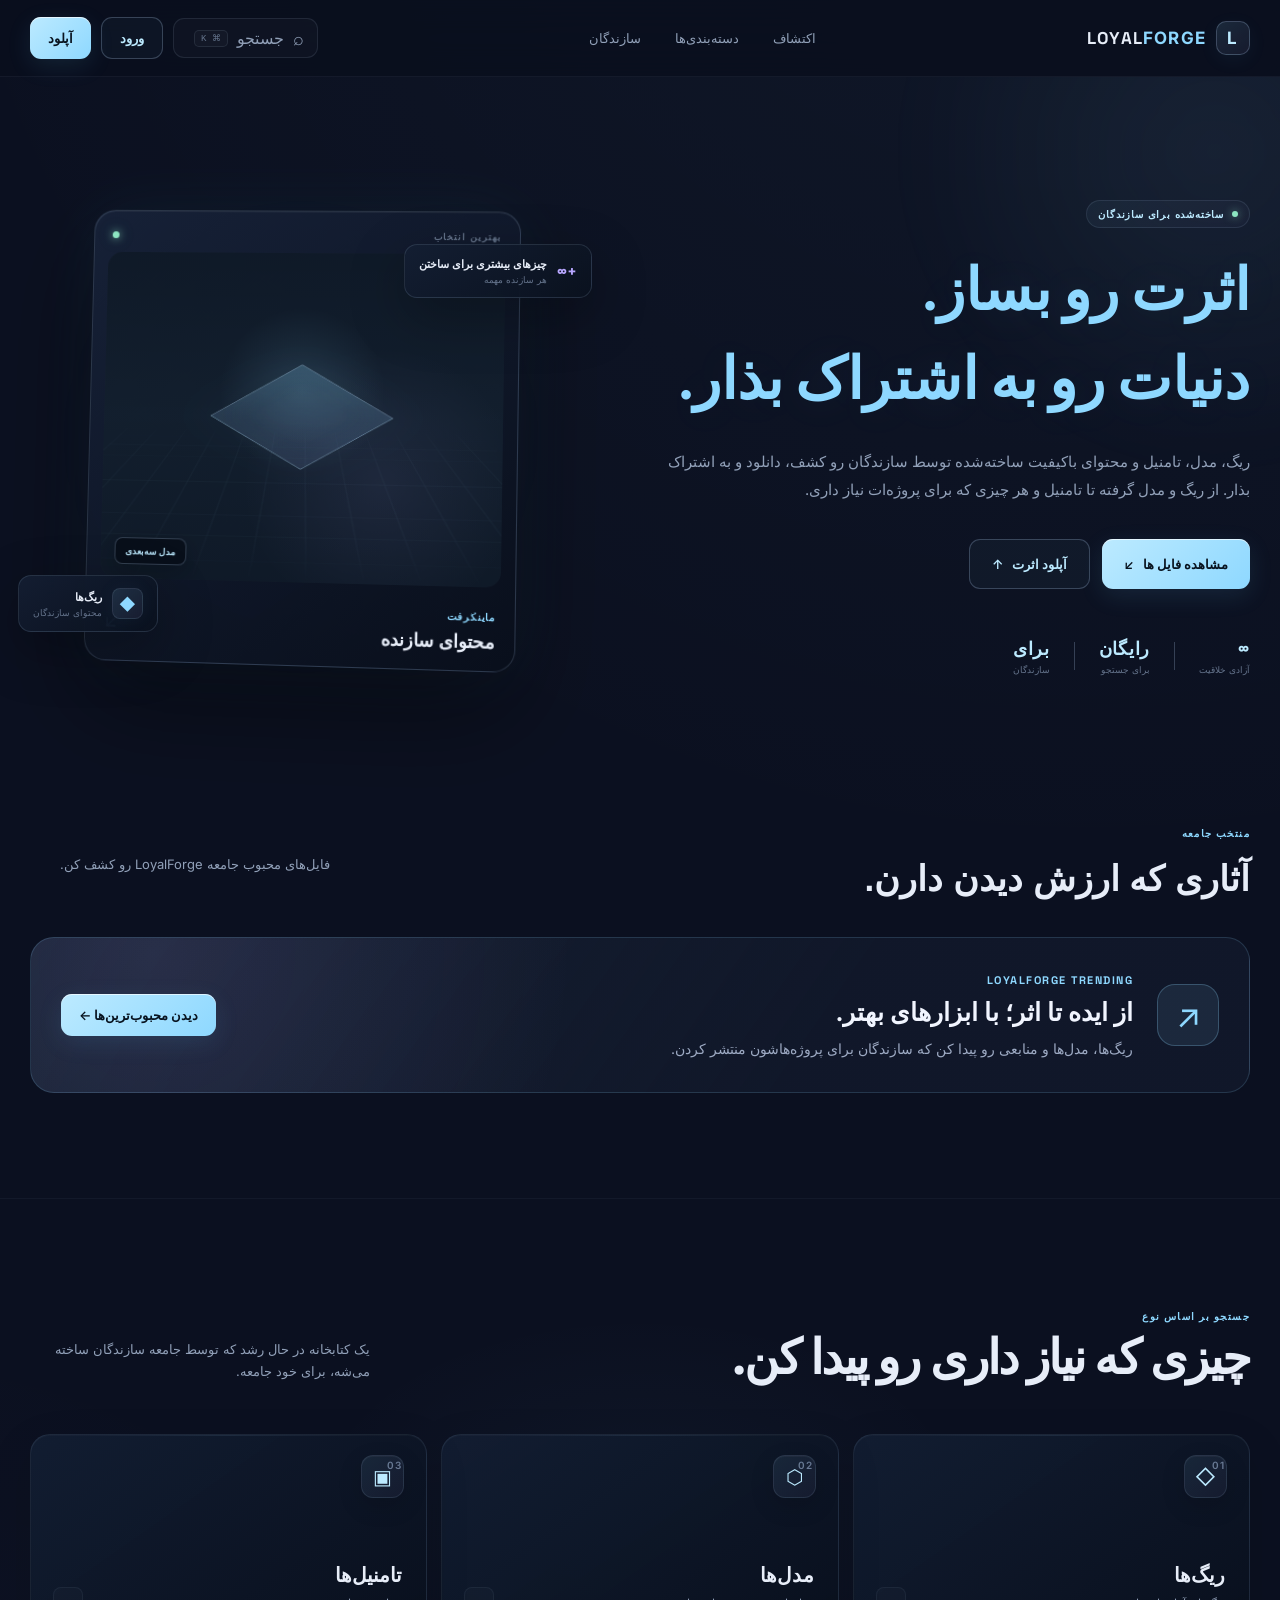
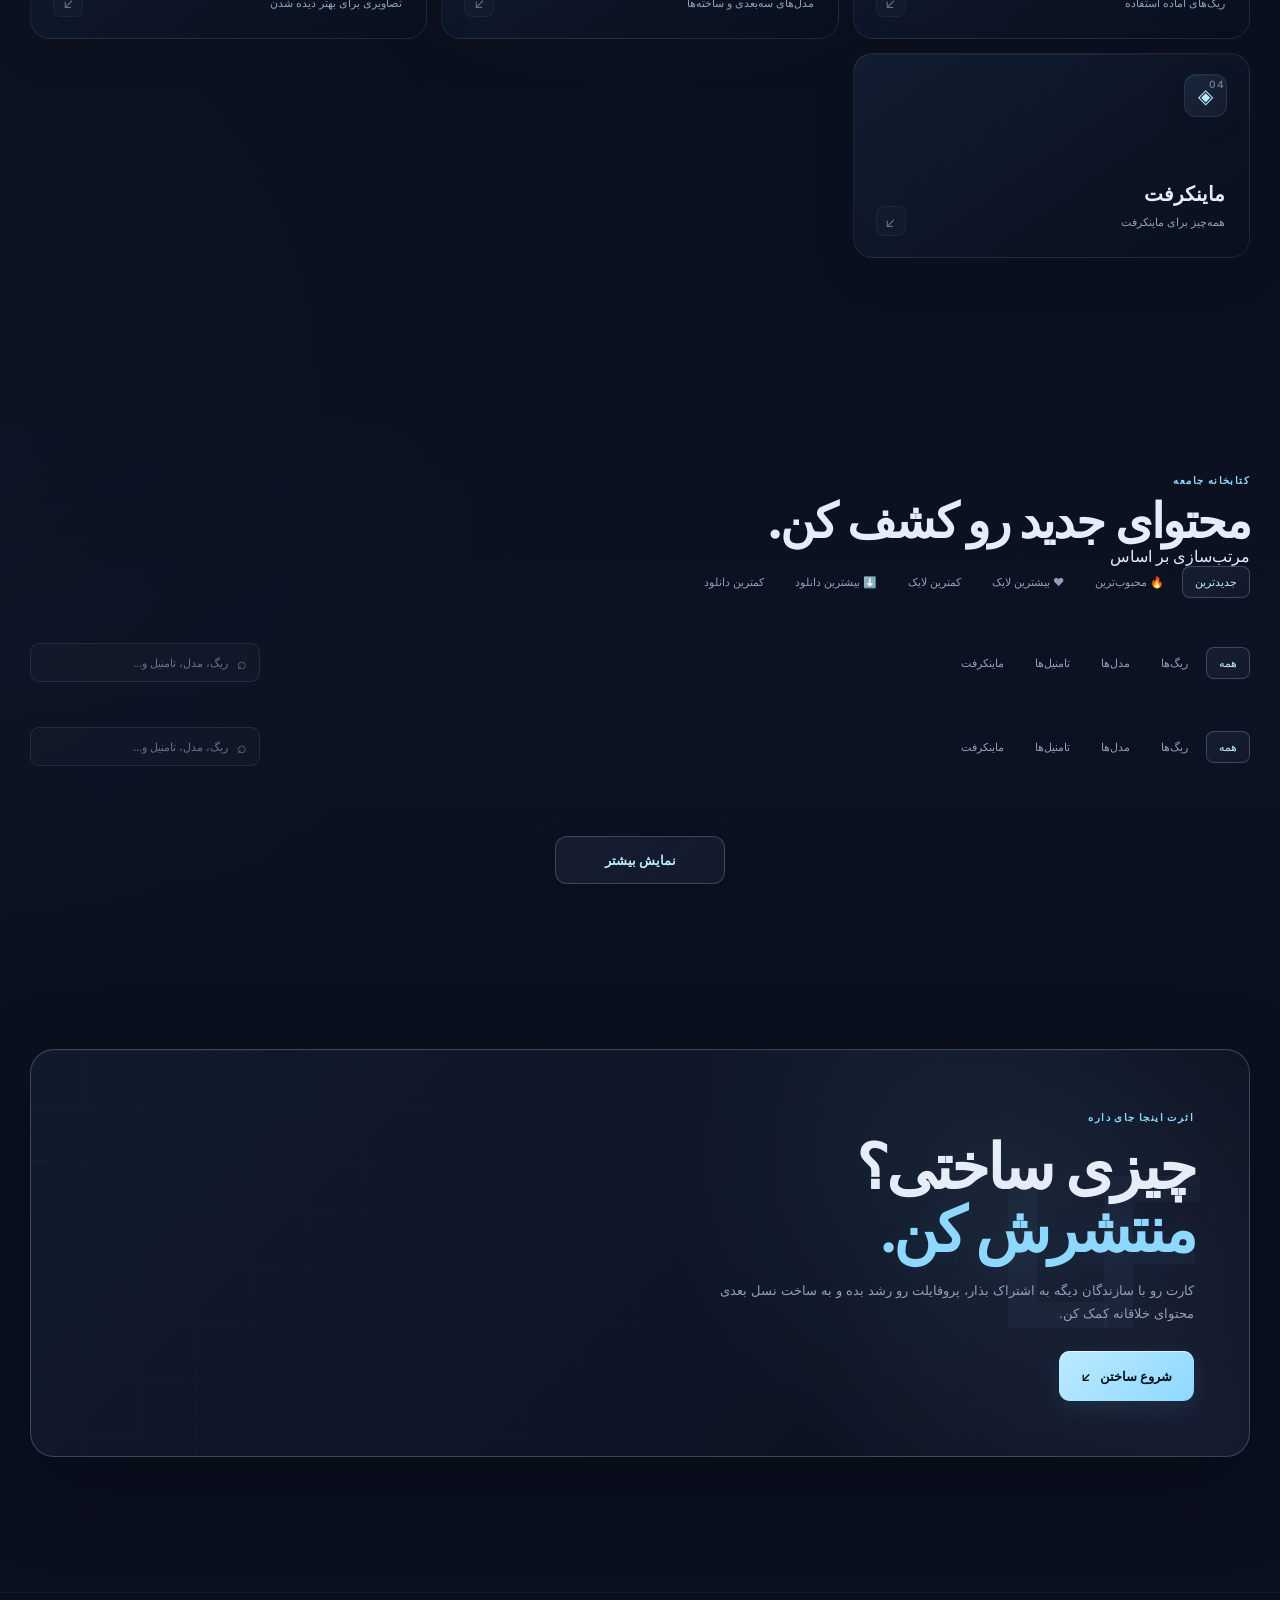
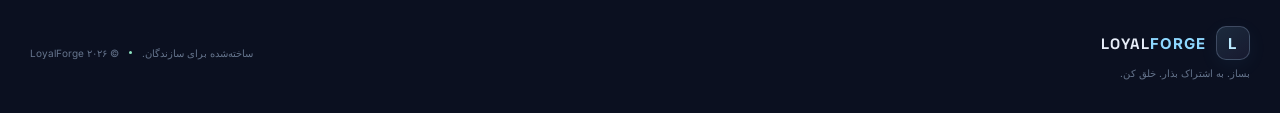
==== index.html @ 43243ffd "Update index.html" ====
<!DOCTYPE html>
<html lang="fa" dir="rtl">
<head>
  <meta charset="UTF-8">
  <meta name="viewport" content="width=device-width, initial-scale=1.0">

  <meta
    name="description"
    content="LoyalForge — پلتفرم سازندگان برای اشتراک‌گذاری ریگ، مدل، تکسچر، تامنیل ."
  >

  <title>LoyalForge — دنیای سازندگان</title>

  <link rel="preconnect" href="https://fonts.googleapis.com">
  <link rel="preconnect" href="https://fonts.gstatic.com" crossorigin>

<link
  href="https://fonts.googleapis.com/css2?family=Estedad:wght@400;500;600;700;800&family=Inter:wght@400;500;600;700;800&family=Space+Grotesk:wght@500;600;700&display=swap"
  rel="stylesheet"
>

  <link rel="stylesheet" href="style.css">
</head>

<body>

<header class="navbar">
  <div class="nav-inner">

    <a href="#" class="brand">
      <span class="brand-symbol">L</span>
      <span>LOYAL<span class="orange">FORGE</span></span>
    </a>

    <nav class="nav-links">

      <a href="#explore">
        اکتشاف
      </a>

      <a href="#categories">
        دسته‌بندی‌ها
      </a>

      <a href="#creators">
        سازندگان
      </a>

    </nav>

    <div class="nav-actions">

      <button
        class="nav-search"
        data-search-open
        aria-label="جستجو"
      >
        <span>⌕</span>
        <span>جستجو</span>
        <kbd>⌘ K</kbd>
      </button>

<button
  class="btn btn-ghost nav-login"
  id="accountButton"
  type="button"
>
  ورود
</button>

      <button
        class="btn btn-primary nav-upload"
        data-upload
      >
        آپلود
      </button>

    </div>

  </div>
</header>


<main>

  <!-- HERO -->
  <section class="hero">

    <div class="hero-grid">

      <div class="hero-content">

        <div class="hero-badge">
          <span class="pulse"></span>
          ساخته‌شده برای سازندگان
        </div>

<h1>
  <span class="hero-title-line">اثرت رو بساز.</span>
  <span class="hero-title-line">دنیات رو به اشتراک بذار.</span>
</h1>

<p class="hero-description">
  ریگ، مدل، تامنیل و محتوای باکیفیت ساخته‌شده توسط سازندگان رو کشف، دانلود و به اشتراک بذار.
  از ریگ و مدل گرفته تا تامنیل و هر چیزی که برای پروژه‌ات نیاز داری.
</p>

        <div class="hero-actions">

          <a
            href="#explore"
            class="btn btn-primary btn-large"
          >
            مشاهده فایل ها
            <span>↙</span>
          </a>

          <button
            class="btn btn-ghost btn-large"
            data-upload
          >
            آپلود اثرت
            <span>↑</span>
          </button>

        </div>

        <div class="hero-stats">

          <div>
            <strong>∞</strong>
            <span>آزادی خلاقیت</span>
          </div>

          <div class="stat-divider"></div>

          <div>
            <strong>رایگان</strong>
            <span>برای جستجو</span>
          </div>

          <div class="stat-divider"></div>

          <div>
            <strong>برای</strong>
            <span>سازندگان</span>
          </div>

        </div>

      </div>


      <!-- HERO SHOWCASE -->
      <div class="hero-showcase">

        <div class="showcase-glow"></div>

        <div class="showcase-card main-showcase">

          <div class="showcase-top">

            <span class="mini-label">
              بهترین انتخاب
            </span>

            <span class="mini-dot"></span>

          </div>


          <div class="showcase-preview">

            <div class="preview-grid"></div>

            <div class="preview-object">
              <div class="cube-face"></div>
              <div class="cube-face"></div>
              <div class="cube-face"></div>
            </div>

            <span class="preview-tag">
              مدل سه‌بعدی
            </span>

          </div>


          <div class="showcase-info">

            <div>

              <span class="showcase-category">
                ماینکرفت
              </span>

              <h3>
                محتوای سازنده
              </h3>

            </div>

            <span class="showcase-arrow">
              ↙
            </span>

          </div>

        </div>


        <div class="floating-card floating-left">

          <div class="floating-icon">
            ◆
          </div>

          <div>
            <strong>
              ریگ‌ها
            </strong>

            <span>
              محتوای سازندگان
            </span>
          </div>

        </div>


        <div class="floating-card floating-right">

          <div class="floating-number">
            +∞
          </div>

          <div>
            <strong>
              چیزهای بیشتری برای ساختن
            </strong>

            <span>
              هر سازنده مهمه
            </span>
          </div>

        </div>

      </div>

    </div>

  </section>



<!-- TRENDING ASSETS -->
<section class="section trending-section" id="trending">
  <div class="container">
    <div class="section-heading">
      <div>
        <span class="section-label">منتخب جامعه</span>
        <h2>آثاری که ارزش دیدن دارن.</h2>
      </div>
      <p>فایل‌های محبوب جامعه LoyalForge رو کشف کن.</p>
    </div>

    <div class="trending-panel">
      <div class="trending-icon">↗</div>

      <div class="trending-copy">
        <span>LOYALFORGE TRENDING</span>
        <h3>از ایده تا اثر؛ با ابزارهای بهتر.</h3>
        <p>
          ریگ‌ها، مدل‌ها و منابعی رو پیدا کن که سازندگان
          برای پروژه‌هاشون منتشر کردن.
        </p>
      </div>

      <button class="btn btn-primary" id="viewTrendingBtn" type="button">
        دیدن محبوب‌ترین‌ها ←
      </button>
    </div>
  </div>
</section>


  <!-- CATEGORIES -->
  <section
    class="section categories-section"
    id="categories"
  >

    <div class="container">

      <div class="section-heading">

        <div>

          <span class="section-label">
            جستجو بر اساس نوع
          </span>

          <h2>
            چیزی که نیاز داری رو پیدا کن.
          </h2>

        </div>

        <p>
          یک کتابخانه در حال رشد که توسط جامعه سازندگان ساخته می‌شه، برای خود جامعه.
        </p>

      </div>


<div class="category-grid">

  <button
    class="category-card"
    data-category="rigs"
  >

    <span class="category-number">
      01
    </span>

    <span class="category-icon">
      ◇
    </span>

    <div>

      <h3>
        ریگ‌ها
      </h3>

      <p>
        ریگ‌های آماده استفاده
      </p>

    </div>

    <span class="category-arrow">
      ↙
    </span>

  </button>


  <button
    class="category-card"
    data-category="models"
  >

    <span class="category-number">
      02
    </span>

    <span class="category-icon">
      ⬡
    </span>

    <div>

      <h3>
        مدل‌ها
      </h3>

      <p>
        مدل‌های سه‌بعدی و ساخته‌ها
      </p>

    </div>

    <span class="category-arrow">
      ↙
    </span>

  </button>


  <button
    class="category-card"
    data-category="thumbnails"
  >

    <span class="category-number">
      03
    </span>

    <span class="category-icon">
      ▣
    </span>

    <div>

      <h3>
        تامنیل‌ها
      </h3>

      <p>
        تصاویری برای بهتر دیده شدن
      </p>

    </div>

    <span class="category-arrow">
      ↙
    </span>

  </button>


  <button
    class="category-card"
    data-category="minecraft"
  >

    <span class="category-number">
      04
    </span>

    <span class="category-icon">
      ◈
    </span>

    <div>

      <h3>
        ماینکرفت
      </h3>

      <p>
        همه‌چیز برای ماینکرفت
      </p>

    </div>

    <span class="category-arrow">
      ↙
    </span>

  </button>

</div>

  </section>


  <!-- EXPLORE -->
  <section
    class="section explore-section"
    id="explore"
  >

    <div class="container">


<div class="explore-header">
  <div>
    <span class="section-label">کتابخانه جامعه</span>
    <h2>محتوای جدید رو کشف کن.</h2>
  </div>
</div>

<div class="explore-controls">

  <div class="explore-sort-row">
    <span class="explore-control-label">مرتب‌سازی بر اساس</span>

    <div class="sort-tabs">
      <button class="sort-btn active" data-sort="latest" type="button">
        جدیدترین
      </button>

      <button class="sort-btn" data-sort="popular" type="button">
        🔥 محبوب‌ترین
      </button>

      <button class="sort-btn" data-sort="mostLikes" type="button">
        ❤️ بیشترین لایک
      </button>

      <button class="sort-btn" data-sort="leastLikes" type="button">
        کمترین لایک
      </button>

      <button class="sort-btn" data-sort="mostDownloads" type="button">
        ⬇️ بیشترین دانلود
      </button>

      <button class="sort-btn" data-sort="leastDownloads" type="button">
        کمترین دانلود
      </button>
    </div>
  </div>

  <div class="explore-tools">

    <div class="filter-list">
      <button class="filter-btn active" data-category="all" type="button">همه</button>
      <button class="filter-btn" data-category="rigs" type="button">ریگ‌ها</button>
      <button class="filter-btn" data-category="models" type="button">مدل‌ها</button>
      <button class="filter-btn" data-category="thumbnails" type="button">تامنیل‌ها</button>
      <button class="filter-btn" data-category="minecraft" type="button">ماینکرفت</button>
    </div>

    <div class="library-search">
      <span>⌕</span>
      <input
        id="searchInput"
        type="search"
        placeholder="ریگ، مدل، تامنیل و..."
        autocomplete="off"
      >
    </div>

  </div>
</div>


      <div class="explore-tools">

        <div class="filter-list">

          <button
            class="filter-btn active"
            data-category="all"
          >
            همه
          </button>

          <button
            class="filter-btn"
            data-category="rigs"
          >
            ریگ‌ها
          </button>

          <button
            class="filter-btn"
            data-category="models"
          >
            مدل‌ها
          </button>
        
          <button
            class="filter-btn"
            data-category="thumbnails"
          >
            تامنیل‌ها
          </button>

          <button
            class="filter-btn"
            data-category="minecraft"
          >
            ماینکرفت
          </button>

        </div>


        <div class="library-search">

          <span>
            ⌕
          </span>

          <input
            id="searchInput"
            type="search"
            placeholder="ریگ، مدل، تامنیل و..."
            autocomplete="off"
          >

        </div>

      </div>


      <div
  class="asset-grid"
  id="assetGrid"
>
</div>

<div class="load-more-wrap">

  <button
    id="loadMoreBtn"
    class="load-more-btn"
    type="button"
  >
    نمایش بیشتر
  </button>

</div>


      <div
        class="empty-state"
        id="emptyState"
        style="display:none;"
      >

        <div class="empty-orb">
          +
        </div>

        <h3>
          هنوز چیزی اینجا نیست.
        </h3>

        <p>
          اولین سازنده‌ای باش که یک اثر برای جامعه LoyalForge منتشر می‌کنه.
        </p>

        <button
          class="btn btn-primary"
          data-upload
        >
          آپلود فایل
        </button>

      </div>

    </div>

  </section>


  <!-- CREATORS -->
  <section
    class="section creators-section"
    id="creators"
  >

    <div class="container">

      <div class="creator-banner">

        <div class="creator-lines"></div>

        <div class="creator-content">

          <span class="section-label">
            اثرت اینجا جای داره
          </span>

          <h2>
            چیزی ساختی؟
            <span>
              منتشرش کن.
            </span>
          </h2>

          <p>
            کارت رو با سازندگان دیگه به اشتراک بذار، پروفایلت رو رشد بده و به ساخت نسل بعدی محتوای خلاقانه کمک کن.

          </p>

          <button
            class="btn btn-primary btn-large"
            data-upload
          >
            شروع ساختن
            <span>↙</span>
          </button>

        </div>

        <div class="creator-mark">
          LF
        </div>

      </div>

    </div>

  </section>

</main>


<!-- FOOTER -->
<footer>

  <div class="container footer-inner">

    <div class="footer-brand">

      <div class="brand">

        <span class="brand-symbol">
          L
        </span>

        <span>
          LOYAL<span class="orange">FORGE</span>
        </span>

      </div>

      <p>
        بساز. به اشتراک بذار. خلق کن.
      </p>

    </div>


    <div class="footer-right">

      <span>
        ساخته‌شده برای سازندگان.
      </span>

      <span class="footer-dot"></span>

      <span>
        © ۲۰۲۶ LoyalForge
      </span>

    </div>

  </div>

</footer>


<!-- SEARCH MODAL -->
<div
  class="search-modal"
  id="searchModal"
>

  <div class="search-modal-box">

    <div class="modal-top">

      <span>
        جستجوی LOYALFORGE
      </span>

      <button data-search-close>
        بستن
      </button>

    </div>

    <input
      id="searchModalInput"
      class="search-modal-input"
      type="search"
      placeholder="ریگ، مدل، VFX و..."
      autocomplete="off"
    >

    <p class="modal-hint">
      برای جستجو Enter را بزن
    </p>

  </div>

</div>


<!-- AUTH MODAL -->
<div
  class="auth-modal"
  id="authModal"
  aria-hidden="true"
>

  <div
    class="auth-backdrop"
    data-auth-close
  ></div>


  <div
    class="auth-box"
    role="dialog"
    aria-modal="true"
    aria-labelledby="authTitle"
  >

    <button
      class="auth-close"
      type="button"
      data-auth-close
      aria-label="بستن"
    >
      ×
    </button>


    <div class="auth-header">

      <div class="auth-logo">
        L
      </div>

      <span class="section-label">
        به LOYALFORGE خوش آمدید
      </span>

      <h2 id="authTitle">
        خوش برگشتی.
      </h2>

      <p id="authSubtitle">
        برای ادامه وارد حساب کاربری خودت شو.
      </p>

    </div>


    <!-- LOGIN -->

    <form
      class="auth-form"
      id="loginForm"
    >

      <div class="auth-field">

        <label for="loginEmail">
          ایمیل
        </label>

        <input
          id="loginEmail"
          type="email"
          placeholder="you@example.com"
          autocomplete="email"
          required
        >

      </div>


      <div class="auth-field">

        <div class="field-top">

          <label for="loginPassword">
            رمز عبور
          </label>

          <button
            type="button"
            class="forgot-btn"
            id="forgotPassword"
          >
            رمز عبور را فراموش کردی؟
          </button>

        </div>


        <input
          id="loginPassword"
          type="password"
          placeholder="رمز عبورت را وارد کن"
          autocomplete="current-password"
          required
        >

      </div>


      <button
        class="btn btn-primary auth-submit"
        type="submit"
      >
        ورود به حساب
        <span>←</span>
      </button>


      <p
        class="auth-message"
        id="loginMessage"
      ></p>

    </form>


    <!-- REGISTER -->

    <form
      class="auth-form"
      id="registerForm"
      style="display:none;"
    >

      <div class="auth-field">

        <label for="registerUsername">
          نام کاربری
        </label>

        <input
          id="registerUsername"
          type="text"
          placeholder="مثلاً taha"
          minlength="3"
          maxlength="24"
          autocomplete="username"
          required
        >

      </div>


      <div class="auth-field">

        <label for="registerEmail">
          ایمیل
        </label>

        <input
          id="registerEmail"
          type="email"
          placeholder="you@example.com"
          autocomplete="email"
          required
        >

      </div>


      <div class="auth-field">

        <label for="registerPassword">
          رمز عبور
        </label>

        <input
          id="registerPassword"
          type="password"
          placeholder="حداقل ۶ کاراکتر"
          minlength="6"
          autocomplete="new-password"
          required
        >

      </div>


      <button
        class="btn btn-primary auth-submit"
        type="submit"
      >
        ساخت حساب
        <span>←</span>
      </button>


      <p
        class="auth-message"
        id="registerMessage"
      ></p>

    </form>


    <div class="auth-switch">

      <span id="authSwitchText">
        حساب کاربری نداری؟
      </span>

      <button
        type="button"
        id="authSwitch"
      >
        ثبت‌نام کن
      </button>

    </div>

  </div>

</div>


<div
  class="toast"
  id="toast"
></div>


<script
  type="module"
  src="app.js"
></script>

<script>
document.addEventListener("DOMContentLoaded", () => {
  const revealElements = document.querySelectorAll(
    ".scroll-reveal, .section, .scroll-grid"
  );

  const observer = new IntersectionObserver(
    (entries, obs) => {
      entries.forEach(entry => {
        if (!entry.isIntersecting) return;

        entry.target.classList.add("is-visible");
        obs.unobserve(entry.target);
      });
    },
    {
      threshold: 0.12,
      rootMargin: "0px 0px -60px 0px"
    }
  );

  revealElements.forEach(el => observer.observe(el));
});
</script>

<script>
document.addEventListener("DOMContentLoaded", () => {

  const sections = document.querySelectorAll(".section");
  const revealElements = document.querySelectorAll(".scroll-reveal");
  const grids = document.querySelectorAll(".scroll-grid");

  const observer = new IntersectionObserver(
    (entries, observer) => {
      entries.forEach(entry => {

        if (!entry.isIntersecting) return;

        entry.target.classList.add("is-visible");

        observer.unobserve(entry.target);

      });
    },
    {
      threshold: 0.12,
      rootMargin: "0px 0px -60px 0px"
    }
  );

  sections.forEach(el => observer.observe(el));
  revealElements.forEach(el => observer.observe(el));
  grids.forEach(el => observer.observe(el));

});
</script>

</body>
</html>
---- style.css ----
@import url('https://fonts.googleapis.com/css2?family=Inter:wght@400;500;600;700;800&family=Space+Grotesk:wght@500;600;700&display=swap');

/* =========================================================
   LOYALFORGE — FRIENDLY TECH
   Soft Navy + Sky Blue + Lavender + Mint
========================================================= */

:root {
  --bg: #0a0f1d;
  --bg-soft: #0d1424;

  --surface: #111a2d;
  --surface-2: #162139;
  --surface-3: #1b2944;

  --sky: #8ed8ff;
  --sky-soft: #bceaff;
  --sky-deep: #5db9e8;

  --lavender: #b8a7ff;
  --lavender-soft: #d0c6ff;

  --mint: #8de5c1;

  --white: #f3f7ff;
  --text: #e7edf8;
  --muted: #91a0b8;
  --muted-2: #65748c;

  --border: rgba(190, 220, 255, 0.10);
  --border-hover: rgba(190, 220, 255, 0.23);

  --sky-glow: rgba(91, 185, 232, 0.14);
  --lavender-glow: rgba(184, 167, 255, 0.10);
  --mint-glow: rgba(141, 229, 193, 0.08);

  --max: 1220px;
  --radius: 18px;

  --ease: cubic-bezier(.2, .7, .2, 1);
}

/* =========================================================
   RESET
========================================================= */

* {
  box-sizing: border-box;
  margin: 0;
  padding: 0;
}

html {
  scroll-behavior: smooth;
}

body {
  min-height: 100vh;

  color: var(--text);

  background:
    radial-gradient(
      circle at 85% -10%,
      rgba(142, 216, 255, 0.045),
      transparent 32%
    ),
    radial-gradient(
      circle at -10% 60%,
      rgba(184, 167, 255, 0.025),
      transparent 28%
    ),
    #0b1020;

font-family: "Estedad", "Inter", sans-serif;  overflow-x: hidden;
}

::selection {
  color: #07111e;
  background: var(--sky);
}

button,
input {
  font: inherit;
}

button {
  border: 0;
  cursor: pointer;
}

a {
  color: inherit;
  text-decoration: none;
}

img {
  display: block;
  max-width: 100%;
}

/* =========================================================
   GLOBAL
========================================================= */

.container {
  width: min(calc(100% - 40px), var(--max));
  margin-inline: auto;
}

.section {
  padding: 105px 0;
}

.orange {
  color: var(--sky);
}

/* =========================================================
   NAVBAR
========================================================= */

.navbar {
  position: sticky;
  top: 0;
  z-index: 100;

  background: rgba(10, 15, 29, .78);

  backdrop-filter: blur(22px);
  -webkit-backdrop-filter: blur(22px);

  border-bottom: 1px solid rgba(190, 220, 255, .055);
}

.nav-inner {
  width: min(calc(100% - 40px), var(--max));
  min-height: 76px;

  display: flex;
  align-items: center;
  justify-content: space-between;

  gap: 30px;
  margin-inline: auto;
}

/* BRAND */

.brand {
  display: inline-flex;
  align-items: center;
  gap: 10px;

font-family: "Vazirmatn", "Inter", sans-serif;  font-size: 17px;
  font-weight: 700;

  letter-spacing: .07em;
}

.brand-symbol {
  width: 34px;
  height: 34px;

  display: grid;
  place-items: center;

  color: var(--sky-soft);

  background:
    linear-gradient(
      145deg,
      rgba(142, 216, 255, .13),
      rgba(184, 167, 255, .07)
    );

  border: 1px solid var(--border-hover);
  border-radius: 10px;

  box-shadow:
    0 5px 20px rgba(91, 185, 232, .06);

  transition: .3s var(--ease);
}

.brand:hover .brand-symbol {
  transform: translateY(-2px) rotate(-2deg);

  border-color: rgba(142, 216, 255, .35);

  box-shadow:
    0 8px 28px rgba(91, 185, 232, .13);
}

/* NAV LINKS */

.nav-links {
  display: flex;
  align-items: center;
  gap: 34px;
}

.nav-links a {
  position: relative;

  color: var(--muted);

  font-size: 13px;
  font-weight: 500;

  transition: color .25s ease;
}

.nav-links a::after {
  content: "";

  position: absolute;
  left: 50%;
  bottom: -8px;

  width: 0;
  height: 2px;

  background: var(--sky);

  border-radius: 5px;

  transform: translateX(-50%);

  transition: width .3s var(--ease);
}

.nav-links a:hover {
  color: var(--white);
}

.nav-links a:hover::after {
  width: 18px;
}

/* NAV SEARCH */

.nav-actions {
  display: flex;
  align-items: center;
  gap: 10px;
}

.nav-search {
  height: 40px;

  display: flex;
  align-items: center;
  gap: 9px;

  padding: 0 13px;

  color: var(--muted);

  background: rgba(255, 255, 255, .025);

  border: 1px solid var(--border);
  border-radius: 11px;

  transition: .25s ease;
}

.nav-search:hover {
  color: var(--sky-soft);

  background: rgba(142, 216, 255, .045);

  border-color: var(--border-hover);

  box-shadow:
    0 5px 25px rgba(91, 185, 232, .06);
}

.nav-search span:first-child {
  font-size: 18px;
}

.nav-search kbd {
  margin-left: 7px;

  padding: 2px 6px;

  color: var(--muted-2);

  background: rgba(255, 255, 255, .025);

  border: 1px solid var(--border);
  border-radius: 5px;

  font-size: 9px;
}

/* =========================================================
   BUTTONS
========================================================= */

.btn {
  min-height: 42px;

  display: inline-flex;
  align-items: center;
  justify-content: center;

  gap: 9px;

  padding: 0 18px;

  border-radius: 11px;

  font-size: 13px;
  font-weight: 600;

  transition:
    transform .25s var(--ease),
    box-shadow .25s ease,
    background .25s ease,
    border-color .25s ease;
}

.btn-primary {
  color: #08131f;

  background:
    linear-gradient(
      135deg,
      var(--sky-soft),
      var(--sky)
    );

  box-shadow:
    0 7px 25px rgba(91, 185, 232, .12),
    inset 0 1px 0 rgba(255, 255, 255, .65);
}

.btn-primary:hover {
  transform: translateY(-2px);

  background:
    linear-gradient(
      135deg,
      #d9f4ff,
      #a5e1ff
    );

  box-shadow:
    0 12px 35px rgba(91, 185, 232, .20),
    0 0 35px rgba(91, 185, 232, .08);
}

.btn-primary:active {
  transform: translateY(0);
}

.btn-ghost {
  color: var(--sky-soft);

  background: rgba(142, 216, 255, .035);

  border: 1px solid var(--border-hover);
}

.btn-ghost:hover {
  background: rgba(142, 216, 255, .07);

  border-color: rgba(142, 216, 255, .32);

  box-shadow:
    0 8px 30px rgba(91, 185, 232, .07);
}

.btn-large {
  min-height: 50px;
  padding: 0 22px;
}

/* =========================================================
   HERO
========================================================= */

.hero {
  position: relative;

  min-height: 720px;

  display: flex;
  align-items: center;

  overflow: hidden;
}

.hero::after {
  content: "";

  position: absolute;

  width: 650px;
  height: 650px;

  right: -260px;
  top: -250px;

  background:
    radial-gradient(
      circle,
      rgba(142, 216, 255, .07),
      transparent 68%
    );

  filter: blur(30px);

  pointer-events: none;
}

.hero-grid {
  position: relative;
  z-index: 2;

  width: min(calc(100% - 40px), var(--max));

  display: grid;
  grid-template-columns: 1.05fr .95fr;

  align-items: center;

  gap: 80px;

  margin-inline: auto;
}

/* HERO CONTENT */

.hero-content {
  max-width: 690px;
}

.hero-badge {
  width: fit-content;

  display: inline-flex;
  align-items: center;

  gap: 8px;

  padding: 7px 11px;

  color: var(--sky-soft);

  background:
    linear-gradient(
      135deg,
      rgba(142, 216, 255, .055),
      rgba(184, 167, 255, .035)
    );

  border: 1px solid var(--border);

  border-radius: 100px;

  font-size: 10px;
  font-weight: 600;

  letter-spacing: .08em;
  text-transform: uppercase;
}

.pulse {
  width: 6px;
  height: 6px;

  border-radius: 50%;

  background: var(--mint);

  box-shadow:
    0 0 8px rgba(141, 229, 193, .65);

  animation: pulse 2.2s ease-in-out infinite;
}

@keyframes pulse {
  0%, 100% {
    opacity: .55;
    transform: scale(.9);
  }

  50% {
    opacity: 1;
    transform: scale(1.15);
  }
}

.hero h1 {
  margin: 20px 0 22px;

  font-family: "Estedad", "Inter", sans-serif;

  font-size: clamp(38px, 4.5vw, 62px);
  font-weight: 700;

  line-height: 1.45;
  letter-spacing: 0;

  color: var(--text);

  direction: rtl;
  text-align: right;
}

.hero h1 span {
  display: block;

  margin-top: 6px;

  color: var(--sky);

  font-family: "Estedad", "Inter", sans-serif;
  font-size: inherit;
  font-weight: 700;

  line-height: 1.45;

  text-shadow:
    0 0 45px rgba(142, 216, 255, .09);
}

.hero-description {
  max-width: 610px;

  margin-top: 27px;

  color: var(--muted);

  font-family: "Estedad", "Inter", sans-serif;

  font-size: 15px;
  line-height: 1.9;

  direction: rtl;
  text-align: right;
}

.hero-actions {
  display: flex;
  flex-wrap: wrap;

  gap: 12px;

  margin-top: 34px;
}

.hero-stats {
  display: flex;
  align-items: center;

  gap: 24px;

  margin-top: 48px;
}

.hero-stats > div:not(.stat-divider) {
  display: flex;
  flex-direction: column;

  gap: 4px;
}

.hero-stats strong {
  color: var(--sky-soft);

  font-family: "Space Grotesk", "Estedad", sans-serif;

  font-size: 18px;

  letter-spacing: .04em;
}

.hero-stats span {
  color: var(--muted-2);

  font-family: "Estedad", "Inter", sans-serif;

  font-size: 9px;

  letter-spacing: 0;

  direction: rtl;
}

.stat-divider {
  width: 1px;
  height: 28px;

  background: var(--border-hover);
}

/* =========================================================
   HERO SHOWCASE — PREMIUM ASSET DISPLAY
========================================================= */

.hero-showcase {
  position: relative;
  min-height: 530px;
  display: grid;
  place-items: center;
  perspective: 1200px;
}

/* ambient glow */
.showcase-glow {
  position: absolute;
  width: 460px;
  height: 460px;
  border-radius: 50%;

  background:
    radial-gradient(
      circle,
      rgba(142, 216, 255, .18) 0%,
      rgba(184, 167, 255, .08) 34%,
      transparent 70%
    );

  filter: blur(35px);
  opacity: .9;

  animation: showcaseGlow 6s ease-in-out infinite;
}

@keyframes showcaseGlow {
  0%, 100% {
    transform: scale(.95);
    opacity: .7;
  }

  50% {
    transform: scale(1.08);
    opacity: 1;
  }
}

/* main card */
.showcase-card {
  position: relative;
  z-index: 3;

  width: min(100%, 430px);
  padding: 14px;

  background:
    linear-gradient(
      145deg,
      rgba(22, 33, 55, .96),
      rgba(8, 14, 27, .98)
    );

  border: 1px solid rgba(190, 220, 255, .16);
  border-radius: 22px;

  box-shadow:
    0 40px 100px rgba(0, 0, 0, .45),
    0 0 70px rgba(91, 185, 232, .08),
    inset 0 1px 0 rgba(255, 255, 255, .05);

  transform:
    rotateY(-4deg)
    rotateX(2deg)
    rotateZ(1deg);

  transition:
    transform .6s var(--ease),
    box-shadow .5s ease,
    border-color .35s ease;
}

.showcase-card:hover {
  transform:
    rotateY(0)
    rotateX(0)
    rotateZ(0)
    translateY(-10px)
    scale(1.015);

  border-color: rgba(142, 216, 255, .30);

  box-shadow:
    0 55px 130px rgba(0, 0, 0, .52),
    0 0 90px rgba(91, 185, 232, .13),
    inset 0 1px 0 rgba(255, 255, 255, .07);
}

.showcase-top {
  display: flex;
  align-items: center;
  justify-content: space-between;

  padding: 5px 4px 12px;
}

.mini-label {
  color: var(--muted-2);
  font-size: 9px;
  font-weight: 700;
  letter-spacing: .12em;
}

.mini-dot {
  width: 7px;
  height: 7px;

  background: var(--mint);
  border-radius: 50%;

  box-shadow:
    0 0 8px rgba(141, 229, 193, .7),
    0 0 18px rgba(141, 229, 193, .25);

  animation: miniDotPulse 2s ease-in-out infinite;
}

@keyframes miniDotPulse {
  0%, 100% {
    transform: scale(.85);
    opacity: .65;
  }

  50% {
    transform: scale(1.15);
    opacity: 1;
  }
}

/* preview */
.showcase-preview {
  position: relative;

  height: 330px;

  overflow: hidden;

  display: grid;
  place-items: center;

  border-radius: 15px;

  background:
    radial-gradient(
      circle at 50% 42%,
      rgba(142, 216, 255, .13),
      transparent 30%
    ),
    radial-gradient(
      circle at 70% 70%,
      rgba(184, 167, 255, .08),
      transparent 38%
    ),
    #080f1c;

  isolation: isolate;
}

/* scan/light effect */
.showcase-preview::before {
  content: "";

  position: absolute;
  inset: -100% 0;

  background:
    linear-gradient(
      180deg,
      transparent 0%,
      rgba(142, 216, 255, .08) 50%,
      transparent 100%
    );

  animation: previewScan 5s linear infinite;

  pointer-events: none;
}

@keyframes previewScan {
  from {
    transform: translateY(-30%);
  }

  to {
    transform: translateY(30%);
  }
}

/* grid */
.preview-grid {
  position: absolute;
  inset: 0;

  background-image:
    linear-gradient(
      rgba(142, 216, 255, .045) 1px,
      transparent 1px
    ),
    linear-gradient(
      90deg,
      rgba(142, 216, 255, .045) 1px,
      transparent 1px
    );

  background-size: 34px 34px;

  transform:
    perspective(500px)
    rotateX(58deg)
    scale(1.7);

  transform-origin: center bottom;

  opacity: .7;

  mask-image:
    linear-gradient(
      to bottom,
      transparent,
      black 25%,
      black 75%,
      transparent
    );
}

/* object */
.preview-object {
  position: relative;

  width: 130px;
  height: 130px;

  transform:
    rotateX(55deg)
    rotateZ(45deg);

  filter:
    drop-shadow(
      0 0 28px rgba(142, 216, 255, .22)
    );

  animation: objectFloat 4.5s ease-in-out infinite;
}

@keyframes objectFloat {
  0%, 100% {
    transform:
      rotateX(55deg)
      rotateZ(45deg)
      translateY(0);
  }

  50% {
    transform:
      rotateX(55deg)
      rotateZ(45deg)
      translateY(-10px);
  }
}

.cube-face {
  position: absolute;

  width: 130px;
  height: 130px;

  background:
    linear-gradient(
      145deg,
      rgba(142, 216, 255, .18),
      rgba(184, 167, 255, .07)
    );

  border: 1px solid rgba(190, 230, 255, .34);

  box-shadow:
    inset 0 0 35px rgba(142, 216, 255, .07);
}

.cube-face:nth-child(1) {
  transform: translateZ(65px);
}

.cube-face:nth-child(2) {
  transform:
    rotateY(90deg)
    translateZ(65px);
}

.cube-face:nth-child(3) {
  transform:
    rotateX(90deg)
    translateZ(65px);
}

/* little floating label */
.preview-tag {
  position: absolute;

  left: 14px;
  bottom: 14px;

  padding: 7px 10px;

  color: var(--sky-soft);

  background:
    rgba(7, 13, 24, .82);

  border: 1px solid var(--border-hover);
  border-radius: 8px;

  font-size: 9px;
  font-weight: 700;

  backdrop-filter: blur(10px);

  box-shadow:
    0 8px 25px rgba(0, 0, 0, .2);
}

/* info */
.showcase-info {
  display: flex;
  align-items: center;
  justify-content: space-between;

  padding: 17px 5px 3px;
}

.showcase-category {
  color: var(--sky);

  font-size: 10px;
  font-weight: 600;

  letter-spacing: .08em;
}

.showcase-info h3 {
  margin-top: 5px;

  font-family: "Space Grotesk", "Estedad", sans-serif;

  font-size: 18px;
}

.showcase-arrow {
  color: var(--sky);
  font-size: 21px;

  transition:
    transform .3s var(--ease),
    color .3s ease;
}

.showcase-card:hover .showcase-arrow {
  color: var(--sky-soft);

  transform:
    translate(5px, -5px)
    scale(1.08);
}

/* =========================================================
   FLOATING CARDS
========================================================= */

.floating-card {
  position: absolute;
  z-index: 5;

  display: flex;
  align-items: center;

  gap: 10px;

  padding: 12px 14px;

  background:
    linear-gradient(
      145deg,
      rgba(20, 31, 51, .90),
      rgba(10, 17, 30, .88)
    );

  backdrop-filter: blur(18px);
  -webkit-backdrop-filter: blur(18px);

  border: 1px solid rgba(190, 220, 255, .13);

  border-radius: 13px;

  box-shadow:
    0 18px 55px rgba(0, 0, 0, .28);

  animation: float 5s ease-in-out infinite;

  transition:
    border-color .3s ease,
    box-shadow .3s ease;
}

.floating-card:hover {
  border-color: rgba(142, 216, 255, .25);

  box-shadow:
    0 22px 65px rgba(0, 0, 0, .34),
    0 0 30px rgba(91, 185, 232, .06);
}

.floating-left {
  left: -12px;
  bottom: 70px;
}

.floating-right {
  right: -20px;
  top: 72px;

  animation-delay: -2.5s;
}

@keyframes float {
  0%, 100% {
    transform: translateY(0);
  }

  50% {
    transform: translateY(-10px);
  }
}

.floating-icon {
  width: 31px;
  height: 31px;

  display: grid;
  place-items: center;

  color: var(--sky);

  background:
    linear-gradient(
      135deg,
      rgba(142, 216, 255, .12),
      rgba(184, 167, 255, .07)
    );

  border: 1px solid var(--border);

  border-radius: 8px;

  box-shadow:
    0 0 20px rgba(91, 185, 232, .05);
}

.floating-number {
  color: var(--lavender);

  font-family: "Space Grotesk", sans-serif;
  font-weight: 700;
}

.floating-card strong,
.floating-card span {
  display: block;
}

.floating-card strong {
  font-size: 11px;
}

.floating-card span {
  margin-top: 3px;

  color: var(--muted-2);
  font-size: 9px;
}

/* =========================================================
   SECTION HEADINGS
========================================================= */

.section-heading,
.explore-header {
  display: flex;
  align-items: end;
  justify-content: space-between;

  gap: 40px;
}

.section-label {
  color: var(--sky);

  font-size: 10px;
  font-weight: 700;

  letter-spacing: .14em;
}

.section-heading h2,
.explore-header h2 {
  margin-top: 10px;

  font-family: "Space Grotesk", sans-serif;

  font-size: clamp(34px, 4vw, 48px);

  line-height: 1;

  letter-spacing: -.04em;
}

.section-heading > p {
  max-width: 340px;

  color: var(--muted);

  font-size: 13px;
  line-height: 1.7;
}

/* =========================================================
   CATEGORIES — PREMIUM MARKETPLACE
========================================================= */

.categories-section {
  position: relative;
  overflow: hidden;

  border-top: 1px solid rgba(190, 220, 255, .045);
}

.categories-section::before {
  content: "";

  position: absolute;
  width: 700px;
  height: 400px;

  left: 50%;
  top: 40%;

  transform: translate(-50%, -50%);

  background:
    radial-gradient(
      ellipse,
      rgba(142, 216, 255, .035),
      transparent 68%
    );

  pointer-events: none;
}

.category-grid {
  position: relative;
  z-index: 2;

  display: grid;
  grid-template-columns: repeat(3, 1fr);

  gap: 14px;

  margin-top: 52px;
}

.category-card {
  position: relative;

  min-height: 205px;

  display: flex;
  flex-direction: column;
  align-items: flex-start;
  justify-content: space-between;

  padding: 24px;

  overflow: hidden;

  text-align: right;

  color: var(--text);

  background:
    linear-gradient(
      145deg,
      rgba(19, 30, 51, .92),
      rgba(9, 16, 29, .98)
    );

  border: 1px solid rgba(190, 220, 255, .09);

  border-radius: 20px;

  box-shadow:
    inset 0 1px 0 rgba(255, 255, 255, .025),
    0 15px 45px rgba(0, 0, 0, .12);

  transition:
    transform .45s var(--ease),
    border-color .35s ease,
    box-shadow .45s ease,
    background .35s ease;
}

/* نور داخلی کارت */

.category-card::before {
  content: "";

  position: absolute;

  width: 260px;
  height: 260px;

  right: -150px;
  bottom: -170px;

  background:
    radial-gradient(
      circle,
      rgba(142, 216, 255, .16),
      transparent 67%
    );

  opacity: .45;

  transition:
    transform .6s var(--ease),
    opacity .4s ease;
}

/* خط نور بالای کارت */

.category-card::after {
  content: "";

  position: absolute;

  top: 0;
  left: 14%;
  right: 14%;

  height: 1px;

  background:
    linear-gradient(
      90deg,
      transparent,
      rgba(142, 216, 255, .20),
      transparent
    );

  opacity: .35;

  transition:
    left .45s var(--ease),
    right .45s var(--ease),
    opacity .35s ease;
}

/* hover */

.category-card:hover {
  transform:
    translateY(-8px)
    scale(1.012);

  background:
    linear-gradient(
      145deg,
      rgba(24, 38, 63, .98),
      rgba(11, 19, 34, 1)
    );

  border-color:
    rgba(142, 216, 255, .24);

  box-shadow:
    0 28px 70px rgba(0, 0, 0, .32),
    0 0 45px rgba(91, 185, 232, .055),
    inset 0 1px 0 rgba(255, 255, 255, .045);
}

.category-card:hover::before {
  transform: scale(1.35);

  opacity: 1;
}

.category-card:hover::after {
  left: 5%;
  right: 5%;

  opacity: 1;
}

/* شماره */

.category-number {
  position: relative;
  z-index: 2;

  color: var(--muted-2);

  font-family:
    "Space Grotesk",
    sans-serif;

  font-size: 10px;
  font-weight: 600;

  letter-spacing: .12em;

  transition:
    color .3s ease,
    transform .3s var(--ease);
}

.category-card:hover .category-number {
  color: var(--sky);

  transform: translateX(-3px);
}

/* آیکن */

.category-icon {
  position: absolute;
  z-index: 2;

  top: 20px;
  right: 22px;

  width: 43px;
  height: 43px;

  display: grid;
  place-items: center;

  color: var(--sky-soft);

  background:
    linear-gradient(
      135deg,
      rgba(142, 216, 255, .09),
      rgba(184, 167, 255, .055)
    );

  border: 1px solid rgba(190, 220, 255, .10);

  border-radius: 12px;

  font-size: 20px;

  box-shadow:
    0 8px 25px rgba(0, 0, 0, .14),
    inset 0 1px 0 rgba(255, 255, 255, .035);

  transition:
    transform .45s var(--ease),
    background .35s ease,
    border-color .35s ease,
    box-shadow .35s ease;
}

.category-card:hover .category-icon {
  transform:
    translateY(-3px)
    rotate(-5deg);

  background:
    linear-gradient(
      135deg,
      rgba(142, 216, 255, .15),
      rgba(184, 167, 255, .08)
    );

  border-color:
    rgba(142, 216, 255, .25);

  box-shadow:
    0 12px 30px rgba(0, 0, 0, .22),
    0 0 25px rgba(91, 185, 232, .07);
}

/* متن */

.category-card > div {
  position: relative;
  z-index: 2;

  margin-top: auto;
}

.category-card h3 {
  margin-top: 0;

  font-family:
    "Estedad",
    "Inter",
    sans-serif;

  font-size: 20px;
  font-weight: 700;

  transition:
    color .3s ease,
    transform .3s var(--ease);
}

.category-card:hover h3 {
  color: var(--sky-soft);

  transform: translateX(-3px);
}

.category-card p {
  margin-top: 7px;

  color: var(--muted);

  font-family:
    "Estedad",
    "Inter",
    sans-serif;

  font-size: 11px;

  line-height: 1.8;

  transition:
    color .3s ease;
}

.category-card:hover p {
  color: #a8b6cb;
}

/* فلش */

.category-arrow {
  position: absolute;
  z-index: 3;

  left: 22px;
  bottom: 21px;

  width: 30px;
  height: 30px;

  display: grid;
  place-items: center;

  color: var(--muted-2);

  background: rgba(255, 255, 255, .018);

  border: 1px solid rgba(190, 220, 255, .06);

  border-radius: 8px;

  font-size: 14px;

  transition:
    transform .35s var(--ease),
    color .3s ease,
    background .3s ease,
    border-color .3s ease;
}

.category-card:hover .category-arrow {
  color: #07111e;

  background: var(--sky);

  border-color: var(--sky);

  transform:
    translate(-2px, -2px)
    rotate(3deg);
}

/* کارت‌های خاص */

.category-card[data-category="rigs"]:hover {
  box-shadow:
    0 28px 70px rgba(0, 0, 0, .32),
    0 0 45px rgba(142, 216, 255, .075);
}

.category-card[data-category="vfx"]:hover {
  box-shadow:
    0 28px 70px rgba(0, 0, 0, .32),
    0 0 45px rgba(184, 167, 255, .075);
}

.category-card[data-category="minecraft"]:hover {
  box-shadow:
    0 28px 70px rgba(0, 0, 0, .32),
    0 0 45px rgba(141, 229, 193, .055);
}

/* موبایل */

@media (max-width: 900px) {
  .category-grid {
    grid-template-columns: repeat(2, 1fr);
  }
}

@media (max-width: 560px) {
  .category-grid {
    grid-template-columns: 1fr;

    gap: 12px;

    margin-top: 35px;
  }

  .category-card {
    min-height: 175px;

    padding: 21px;
  }

  .category-icon {
    top: 18px;
    right: 18px;
  }

  .category-arrow {
    left: 18px;
    bottom: 18px;
  }
}

/* =========================================================
   EXPLORE
========================================================= */

.explore-section {
  background:
    linear-gradient(
      to bottom,
      transparent,
      rgba(142, 216, 255, .012),
      transparent
    );
}

.explore-tools {
  display: flex;
  align-items: center;
  justify-content: space-between;

  gap: 20px;

  margin-top: 45px;
  margin-bottom: 28px;
}

.sort-tabs,
.filter-list {
  display: flex;
  align-items: center;
  flex-wrap: wrap;

  gap: 5px;
}

.sort-btn,
.filter-btn {
  padding: 8px 12px;

  color: var(--muted);

  background: transparent;

  border: 1px solid transparent;

  border-radius: 8px;

  font-size: 11px;

  transition: .25s ease;
}

.sort-btn:hover,
.filter-btn:hover {
  color: var(--sky-soft);

  background: rgba(142, 216, 255, .035);
}

.sort-btn.active,
.filter-btn.active {
  color: var(--sky-soft);

  background:
    linear-gradient(
      135deg,
      rgba(142, 216, 255, .07),
      rgba(184, 167, 255, .045)
    );

  border-color: var(--border-hover);

  box-shadow:
    0 0 18px rgba(91, 185, 232, .035);
}

.library-search {
  min-width: 230px;
  height: 39px;

  display: flex;
  align-items: center;

  gap: 9px;

  padding: 0 12px;

  background: rgba(255, 255, 255, .02);

  border: 1px solid var(--border);

  border-radius: 9px;

  transition: .25s ease;
}

.library-search:focus-within {
  background: rgba(142, 216, 255, .025);

  border-color: var(--border-hover);

  box-shadow:
    0 0 25px rgba(91, 185, 232, .055);
}

.library-search span {
  color: var(--muted-2);
}

.library-search input {
  width: 100%;

  outline: none;
  border: 0;

  color: var(--text);

  background: transparent;

  font-size: 11px;
}

.library-search input::placeholder {
  color: var(--muted-2);
}

/* =========================================================
   ASSET GRID — PREMIUM MARKETPLACE
========================================================= */

.asset-grid {
  display: grid;
  grid-template-columns: repeat(3, minmax(0, 1fr));
  gap: 18px;
}

/* =========================================================
   ASSET CARD
========================================================= */

.asset-card {
  position: relative;
  overflow: hidden;

  background:
    linear-gradient(
      145deg,
      rgba(18, 28, 47, .96),
      rgba(9, 15, 27, .98)
    );

  border: 1px solid rgba(190, 220, 255, .085);
  border-radius: 18px;

  box-shadow:
    0 12px 40px rgba(0, 0, 0, .12),
    inset 0 1px 0 rgba(255, 255, 255, .025);

  transform: translateY(0);

  transition:
    transform .4s cubic-bezier(.22, 1, .36, 1),
    border-color .35s ease,
    box-shadow .45s ease,
    background .35s ease;
}

.asset-card:hover {
  transform: translateY(-8px);

  border-color:
    rgba(142, 216, 255, .25);

  background:
    linear-gradient(
      145deg,
      rgba(22, 35, 58, .99),
      rgba(10, 17, 30, 1)
    );

  box-shadow:
    0 30px 75px rgba(0, 0, 0, .34),
    0 0 45px rgba(91, 185, 232, .055),
    inset 0 1px 0 rgba(255, 255, 255, .045);
}

/* =========================================================
   ASSET PREVIEW
========================================================= */

.asset-preview {
  position: relative;

  aspect-ratio: 16 / 10;

  overflow: hidden;

  background:
    radial-gradient(
      circle at 50% 42%,
      rgba(142, 216, 255, .10),
      transparent 36%
    ),
    radial-gradient(
      circle at 80% 80%,
      rgba(184, 167, 255, .055),
      transparent 35%
    ),
    #0a1120;
}

/* تصویر */

.asset-preview img {
  width: 100%;
  height: 100%;

  display: block;

  object-fit: cover;

  transform: scale(1.001);

  transition:
    transform .7s cubic-bezier(.22, 1, .36, 1),
    filter .5s ease;
}

.asset-card:hover .asset-preview img {
  transform: scale(1.075);

  filter:
    brightness(1.06)
    saturate(1.08);
}

/* =========================================================
   PREVIEW OVERLAY
========================================================= */

.asset-preview::before {
  content: "";

  position: absolute;
  inset: 0;

  z-index: 2;

  background:
    linear-gradient(
      180deg,
      rgba(5, 10, 18, .04) 0%,
      transparent 35%,
      rgba(5, 10, 18, .76) 100%
    );

  pointer-events: none;
}

/* نور عبوری */

.asset-preview::after {
  content: "";

  position: absolute;

  z-index: 3;

  width: 180%;
  height: 100%;

  top: 0;
  left: -150%;

  background:
    linear-gradient(
      110deg,
      transparent 35%,
      rgba(255, 255, 255, .07) 50%,
      transparent 65%
    );

  transform: skewX(-18deg);

  transition:
    left .75s cubic-bezier(.22, 1, .36, 1);

  pointer-events: none;
}

.asset-card:hover .asset-preview::after {
  left: 120%;
}

/* =========================================================
   CATEGORY BADGE
========================================================= */

.asset-category {
  position: absolute;

  z-index: 5;

  top: 13px;
  right: 13px;

  padding: 6px 9px;

  color: var(--sky-soft);

  background:
    rgba(7, 13, 24, .72);

  border: 1px solid rgba(190, 220, 255, .13);

  border-radius: 8px;

  backdrop-filter: blur(12px);
  -webkit-backdrop-filter: blur(12px);

  font-size: 9px;
  font-weight: 700;

  text-transform: uppercase;
  letter-spacing: .08em;

  transition:
    background .3s ease,
    border-color .3s ease,
    transform .35s cubic-bezier(.22, 1, .36, 1);
}

.asset-card:hover .asset-category {
  background:
    rgba(11, 24, 40, .86);

  border-color:
    rgba(142, 216, 255, .25);

  transform: translateY(-2px);
}

/* =========================================================
   CONTENT
========================================================= */

.asset-content {
  position: relative;

  padding: 17px 17px 16px;
}

.asset-title {
  margin-top: 4px;

  color: var(--text);

  font-family:
    "Estedad",
    "Inter",
    sans-serif;

  font-size: 17px;
  font-weight: 700;

  line-height: 1.45;

  transition:
    color .3s ease,
    transform .3s cubic-bezier(.22, 1, .36, 1);
}

.asset-card:hover .asset-title {
  color: var(--sky-soft);

  transform: translateX(-2px);
}

/* =========================================================
   CREATOR
========================================================= */

.asset-creator {
  display: flex;
  align-items: center;

  min-width: 0;

  gap: 8px;
}

.asset-avatar {
  flex: 0 0 auto;

  width: 24px;
  height: 24px;

  display: grid;
  place-items: center;

  border-radius: 50%;

  background:
    linear-gradient(
      135deg,
      rgba(142, 216, 255, .20),
      rgba(184, 167, 255, .18)
    );

  border: 1px solid rgba(190, 220, 255, .12);

  box-shadow:
    0 4px 15px rgba(0, 0, 0, .18);
}

/* =========================================================
   META / STATS
========================================================= */

.asset-meta {
  display: flex;
  align-items: center;
  justify-content: space-between;

  gap: 12px;

  margin-top: 14px;

  padding-top: 12px;

  color: var(--muted-2);

  border-top:
    1px solid rgba(190, 220, 255, .055);

  font-size: 10px;
}

.asset-stats {
  display: flex;
  align-items: center;

  gap: 11px;

  white-space: nowrap;
}

.asset-stats span {
  transition:
    color .25s ease;
}

.asset-card:hover .asset-stats span {
  color: #8fa5bf;
}

/* =========================================================
   SUBTLE CARD GLOW
========================================================= */

.asset-card::after {
  content: "";

  position: absolute;

  width: 180px;
  height: 180px;

  right: -120px;
  bottom: -140px;

  background:
    radial-gradient(
      circle,
      rgba(142, 216, 255, .12),
      transparent 68%
    );

  opacity: .45;

  transition:
    transform .6s cubic-bezier(.22, 1, .36, 1),
    opacity .4s ease;

  pointer-events: none;
}

.asset-card:hover::after {
  transform: scale(1.5);

  opacity: .9;
}

/* =========================================================
   ASSET CARD ENTRANCE
========================================================= */

.asset-card-enter {
  opacity: 0;

  transform:
    translateY(18px)
    scale(.985);

  filter: blur(4px);

  transition:
    opacity .45s ease,
    transform .45s cubic-bezier(.22, 1, .36, 1),
    filter .45s ease;
}

.asset-card-enter.asset-card-visible {
  opacity: 1;

  transform:
    translateY(0)
    scale(1);

  filter: blur(0);
}

/* =========================================================
   RESPONSIVE
========================================================= */

@media (max-width: 950px) {

  .asset-grid {
    grid-template-columns:
      repeat(2, minmax(0, 1fr));
  }

}

@media (max-width: 600px) {

  .asset-grid {
    grid-template-columns: 1fr;

    gap: 13px;
  }

  .asset-content {
    padding: 15px;
  }

  .asset-title {
    font-size: 16px;
  }

}

@media (prefers-reduced-motion: reduce) {

  .asset-card,
  .asset-preview img,
  .asset-card-enter {
    transition: none;
    animation: none;
  }

  .asset-card:hover {
    transform: none;
  }

  .asset-card:hover .asset-preview img {
    transform: none;
    filter: none;
  }

}

/* =========================================================
   EMPTY STATE
========================================================= */

.empty-state {
  padding: 90px 20px;

  text-align: center;

  background:
    radial-gradient(
      circle at center,
      rgba(142, 216, 255, .035),
      transparent 60%
    );

  border: 1px dashed var(--border-hover);

  border-radius: var(--radius);
}

.empty-orb {
  width: 54px;
  height: 54px;

  display: grid;
  place-items: center;

  margin: 0 auto 20px;

  color: var(--sky);

  background:
    linear-gradient(
      135deg,
      rgba(142, 216, 255, .07),
      rgba(184, 167, 255, .05)
    );

  border: 1px solid var(--border-hover);

  border-radius: 50%;

  box-shadow:
    0 0 35px rgba(91, 185, 232, .06);
}

.empty-state h3 {
  font-family: "Space Grotesk", sans-serif;

  font-size: 21px;
}

.empty-state p {
  max-width: 400px;

  margin: 9px auto 22px;

  color: var(--muted);

  font-size: 12px;

  line-height: 1.7;
}

/* =========================================================
   CREATOR BANNER
========================================================= */

.creators-section {
  padding-top: 50px;
}

.creator-banner {
  position: relative;

  min-height: 350px;

  display: flex;
  align-items: center;

  padding: 55px;

  overflow: hidden;

  background:
    radial-gradient(
      circle at 78% 30%,
      rgba(142, 216, 255, .08),
      transparent 32%
    ),
    radial-gradient(
      circle at 95% 90%,
      rgba(184, 167, 255, .07),
      transparent 30%
    ),
    linear-gradient(
      135deg,
      #111a2d,
      #0b1120
    );

  border: 1px solid var(--border-hover);

  border-radius: 24px;

  box-shadow:
    0 30px 90px rgba(0, 0, 0, .30),
    inset 0 1px 0 rgba(255, 255, 255, .025);
}

.creator-banner::before {
  content: "";

  position: absolute;
  inset: 0;

  background-image:
    linear-gradient(
      rgba(142, 216, 255, .018) 1px,
      transparent 1px
    ),
    linear-gradient(
      90deg,
      rgba(142, 216, 255, .018) 1px,
      transparent 1px
    );

  background-size: 55px 55px;

  mask-image:
    linear-gradient(
      to right,
      black,
      transparent 82%
    );
}

.creator-content {
  position: relative;
  z-index: 2;

  max-width: 610px;
}

.creator-content h2 {
  margin-top: 12px;

  font-family: "Space Grotesk", sans-serif;

  font-size: clamp(38px, 5vw, 62px);

  line-height: 1;

  letter-spacing: -.045em;
}

.creator-content h2 span {
  display: block;

  color: var(--sky);

  text-shadow:
    0 0 40px rgba(142, 216, 255, .09);
}

.creator-content p {
  max-width: 510px;

  margin-top: 18px;

  color: var(--muted);

  font-size: 13px;

  line-height: 1.8;
}

.creator-content .btn {
  margin-top: 25px;
}

.creator-mark {
  position: absolute;

  right: 65px;

  color: rgba(142, 216, 255, .035);

  font-family: "Space Grotesk", sans-serif;

  font-size: clamp(130px, 17vw, 230px);

  font-weight: 700;

  letter-spacing: -.1em;

  user-select: none;
}

/* =========================================================
   FOOTER
========================================================= */

footer {
  margin-top: 30px;

  border-top: 1px solid rgba(190, 220, 255, .055);
}

.footer-inner {
  min-height: 120px;

  display: flex;
  align-items: center;
  justify-content: space-between;

  gap: 30px;
}

.footer-brand .brand {
  font-size: 15px;
}

.footer-brand p {
  margin-top: 7px;

  color: var(--muted-2);

  font-size: 10px;
}

.footer-right {
  display: flex;
  align-items: center;

  gap: 10px;

  color: var(--muted-2);

  font-size: 10px;
}

.footer-dot {
  width: 3px;
  height: 3px;

  background: var(--mint);

  border-radius: 50%;
}

/* =========================================================
   SEARCH MODAL
========================================================= */

.search-modal {
  position: fixed;
  inset: 0;
  z-index: 300;

  display: none;
  align-items: flex-start;
  justify-content: center;

  padding-top: 13vh;

  background: rgba(6, 10, 19, .70);

  backdrop-filter: blur(14px);
  -webkit-backdrop-filter: blur(14px);
}

.search-modal.active {
  display: flex;
}

.search-modal-box {
  width: min(600px, calc(100% - 30px));

  padding: 15px;

  background:
    linear-gradient(
      145deg,
      rgba(19, 29, 48, .98),
      rgba(11, 17, 30, .98)
    );

  border: 1px solid var(--border-hover);

  border-radius: 16px;

  box-shadow:
    0 35px 100px rgba(0, 0, 0, .55),
    0 0 60px rgba(91, 185, 232, .06);
}

.modal-top {
  display: flex;
  align-items: center;
  justify-content: space-between;

  padding: 5px 4px 12px;

  color: var(--muted-2);

  font-size: 9px;
  font-weight: 700;

  letter-spacing: .1em;
}

.modal-top button {
  padding: 5px 7px;

  color: var(--muted);

  background: rgba(255, 255, 255, .025);

  border: 1px solid var(--border);

  border-radius: 5px;

  font-size: 9px;

  transition: .2s ease;
}

.modal-top button:hover {
  color: var(--sky-soft);

  border-color: var(--border-hover);
}

.search-modal-input {
  width: 100%;
  height: 60px;

  padding: 0 16px;

  outline: none;

  color: var(--text);

  background: rgba(255, 255, 255, .025);

  border: 1px solid var(--border);

  border-radius: 10px;

  font-size: 17px;

  transition: .25s ease;
}

.search-modal-input:focus {
  background: rgba(142, 216, 255, .025);

  border-color: rgba(142, 216, 255, .30);

  box-shadow:
    0 0 30px rgba(91, 185, 232, .055);
}

.modal-hint {
  padding: 10px 4px 0;

  color: var(--muted-2);

  font-size: 9px;
}

/* =========================================================
   TOAST
========================================================= */

.toast {
  position: fixed;

  right: 22px;
  bottom: 22px;

  z-index: 500;

  max-width: 330px;

  padding: 12px 15px;

  color: var(--sky-soft);

  background:
    linear-gradient(
      135deg,
      rgba(19, 29, 48, .97),
      rgba(10, 16, 28, .97)
    );

  border: 1px solid var(--border-hover);

  border-radius: 10px;

  box-shadow:
    0 20px 60px rgba(0, 0, 0, .42),
    0 0 30px rgba(91, 185, 232, .05);

  font-size: 11px;

  opacity: 0;

  transform: translateY(15px);

  pointer-events: none;

  transition:
    opacity .3s ease,
    transform .3s var(--ease);
}

.toast.show {
  opacity: 1;

  transform: translateY(0);
}

/* =========================================================
   SCROLLBAR
========================================================= */

::-webkit-scrollbar {
  width: 8px;
}

::-webkit-scrollbar-track {
  background: var(--bg);
}

::-webkit-scrollbar-thumb {
  background: #263650;

  border: 2px solid var(--bg);

  border-radius: 20px;
}

::-webkit-scrollbar-thumb:hover {
  background: #3c5678;
}

/* =========================================================
   RESPONSIVE
========================================================= */

@media (max-width: 1050px) {

  .hero-grid {
    grid-template-columns: 1fr;

    gap: 40px;
  }

  .hero-content {
    max-width: 760px;
  }

  .hero-showcase {
    min-height: 450px;
  }

  .category-grid {
    grid-template-columns: repeat(2, 1fr);
  }

  .asset-grid {
    grid-template-columns: repeat(2, 1fr);
  }
}

@media (max-width: 760px) {

  .container,
  .nav-inner,
  .hero-grid {
    width: min(calc(100% - 28px), var(--max));
  }

  .nav-links {
    display: none;
  }

  .nav-search span:nth-child(2),
  .nav-search kbd {
    display: none;
  }

  .nav-search {
    width: 40px;

    justify-content: center;

    padding: 0;
  }

  .hero {
    min-height: auto;

    padding: 90px 0 50px;
  }

  .hero h1 {
    font-size: clamp(46px, 12vw, 68px);
  }

  .hero-description {
    font-size: 13px;
  }

  .hero-stats {
    margin-top: 38px;
  }

  .section {
    padding: 80px 0;
  }

  .section-heading,
  .explore-header {
    align-items: flex-start;

    flex-direction: column;
  }

  .explore-tools {
    align-items: stretch;

    flex-direction: column;
  }

  .library-search {
    width: 100%;
  }

  .category-grid {
    grid-template-columns: 1fr;
  }

  .asset-grid {
    grid-template-columns: 1fr;
  }

  .creator-banner {
    padding: 38px 28px;
  }

  .creator-mark {
    right: 15px;

    opacity: .65;
  }

  .footer-inner {
    align-items: flex-start;

    flex-direction: column;

    padding: 30px 0;
  }
}

@media (max-width: 520px) {

  .brand {
    font-size: 14px;
  }

  .brand-symbol {
    width: 31px;
    height: 31px;
  }

  .nav-upload {
    padding: 0 13px;
  }

  .hero-actions {
    flex-direction: column;
  }

  .hero-actions .btn {
    width: 100%;
  }

  .hero-stats {
    gap: 15px;
  }

  .hero-stats strong {
    font-size: 15px;
  }

  .floating-left {
    left: -5px;
    bottom: 45px;
  }

  .floating-right {
    right: -5px;
    top: 45px;
  }

  .floating-card {
    padding: 9px 10px;
  }

  .showcase-card {
    width: 92%;
  }

  .showcase-preview {
    height: 270px;
  }

  .creator-banner {
    min-height: 390px;
  }

  .creator-mark {
    right: -5px;
    bottom: -10px;
  }
}

/* =========================================================
   AUTH MODAL
   ========================================================= */

.auth-modal {
  position: fixed;
  inset: 0;
  z-index: 1000;
  display: flex;
  align-items: center;
  justify-content: center;
  padding: 24px;

  opacity: 0;
  visibility: hidden;
  pointer-events: none;

  transition:
    opacity .25s ease,
    visibility .25s ease;
}

.auth-modal.active {
  opacity: 1;
  visibility: visible;
  pointer-events: auto;
}

.auth-backdrop {
  position: absolute;
  inset: 0;

  background: rgba(5, 9, 20, .72);
  backdrop-filter: blur(12px);
  -webkit-backdrop-filter: blur(12px);
}

.auth-box {
  position: relative;
  z-index: 1;

  width: min(100%, 460px);
  max-height: calc(100vh - 48px);

  overflow-y: auto;

  padding: 38px;

  border: 1px solid rgba(142, 216, 255, .12);
  border-radius: 28px;

  background:
    linear-gradient(
      145deg,
      rgba(23, 33, 57, .98),
      rgba(14, 21, 38, .98)
    );

  box-shadow:
    0 30px 90px rgba(0, 0, 0, .45),
    0 0 70px rgba(142, 216, 255, .045);

  transform: translateY(18px) scale(.97);

  transition:
    transform .3s cubic-bezier(.2,.8,.2,1),
    opacity .25s ease;
}

.auth-modal.active .auth-box {
  transform: translateY(0) scale(1);
}

.auth-close {
  position: absolute;
  top: 18px;
  right: 18px;

  width: 38px;
  height: 38px;

  display: grid;
  place-items: center;

  border: 1px solid rgba(255,255,255,.07);
  border-radius: 12px;

  background: rgba(255,255,255,.035);
  color: var(--muted);

  font-size: 24px;
  line-height: 1;

  cursor: pointer;

  transition:
    background .2s ease,
    color .2s ease,
    border-color .2s ease,
    transform .2s ease;
}

.auth-close:hover {
  color: var(--text);
  background: rgba(142,216,255,.08);
  border-color: rgba(142,216,255,.18);
  transform: rotate(4deg);
}

.auth-header {
  text-align: center;
  margin-bottom: 30px;
}

.auth-logo {
  width: 52px;
  height: 52px;

  margin: 0 auto 20px;

  display: grid;
  place-items: center;

  border-radius: 16px;

  background:
    linear-gradient(
      135deg,
      rgba(142,216,255,.16),
      rgba(184,167,255,.14)
    );

  border: 1px solid rgba(142,216,255,.18);

  color: var(--sky);

  font-family: "Space Grotesk", sans-serif;
  font-size: 22px;
  font-weight: 700;

  box-shadow:
    0 10px 30px rgba(142,216,255,.08);
}

.auth-header .section-label {
  display: block;
  margin-bottom: 10px;
}

.auth-header h2 {
  margin: 0;

  font-family: "Space Grotesk", sans-serif;
  font-size: clamp(28px, 5vw, 34px);
  line-height: 1.1;
  letter-spacing: -.04em;
}

.auth-header p {
  margin: 10px 0 0;

  color: var(--muted);

  font-size: 14px;
  line-height: 1.7;
}

.auth-form {
  display: flex;
  flex-direction: column;
  gap: 18px;
}

.auth-field {
  display: flex;
  flex-direction: column;
  gap: 8px;
}

.auth-field label {
  color: var(--text);

  font-size: 13px;
  font-weight: 600;
}

.field-top {
  display: flex;
  align-items: center;
  justify-content: space-between;
  gap: 12px;
}

.forgot-btn {
  padding: 0;

  border: 0;
  background: transparent;

  color: var(--sky);

  font-family: inherit;
  font-size: 12px;
  font-weight: 500;

  cursor: pointer;

  transition: opacity .2s ease;
}

.forgot-btn:hover {
  opacity: .75;
}

.auth-field input {
  width: 100%;
  height: 50px;

  padding: 0 15px;

  border: 1px solid rgba(255,255,255,.08);
  border-radius: 13px;

  outline: none;

  background: rgba(7, 12, 24, .55);
  color: var(--text);

  font-family: "Inter", sans-serif;
  font-size: 14px;

  transition:
    border-color .2s ease,
    background .2s ease,
    box-shadow .2s ease;
}

.auth-field input::placeholder {
  color: rgba(145,160,184,.6);
}

.auth-field input:hover {
  border-color: rgba(142,216,255,.14);
}

.auth-field input:focus {
  border-color: rgba(142,216,255,.5);

  background: rgba(7, 12, 24, .75);

  box-shadow:
    0 0 0 4px rgba(142,216,255,.07);
}

.auth-submit {
  width: 100%;
  min-height: 52px;

  margin-top: 4px;

  justify-content: center;
  gap: 10px;
}

.auth-submit span {
  transition: transform .2s ease;
}

.auth-submit:hover span {
  transform: translate(3px, -3px);
}

.auth-message {
  min-height: 18px;

  margin: -4px 0 0;

  text-align: center;

  font-size: 12px;
  line-height: 1.5;
}

.auth-switch {
  display: flex;
  align-items: center;
  justify-content: center;
  gap: 6px;

  margin-top: 26px;
  padding-top: 22px;

  border-top: 1px solid rgba(255,255,255,.06);

  color: var(--muted);

  font-size: 13px;
}

.auth-switch button {
  padding: 0;

  border: 0;
  background: transparent;

  color: var(--sky);

  font-family: inherit;
  font-size: inherit;
  font-weight: 600;

  cursor: pointer;

  transition: opacity .2s ease;
}

.auth-switch button:hover {
  opacity: .75;
}

/* Mobile */

@media (max-width: 560px) {

  .auth-modal {
    padding: 14px;
  }

  .auth-box {
    padding: 30px 22px;
    border-radius: 22px;
  }

  .auth-header {
    margin-bottom: 24px;
  }

  .auth-logo {
    width: 48px;
    height: 48px;
    margin-bottom: 16px;
  }

  .auth-header h2 {
    font-size: 28px;
  }

  .auth-switch {
    flex-wrap: wrap;
  }
}

/* =========================================================
   PERSIAN FONT FIX
   ========================================================= */

html,
body,
button,
input,
textarea,
select,
a,
h1,
h2,
h3,
h4,
h5,
h6,
p,
span,
div,
label {
  font-family: "Estedad", "Inter", sans-serif;
}

.brand,
.brand-symbol,
.mini-label,
.preview-tag,
.section-label,
.category-number,
.footer-right {
  font-family: "Inter", sans-serif;
}

.hero h1 .hero-title-line {
  display: block;
  white-space: nowrap;
}

@media (max-width: 600px) {
  .hero h1 .hero-title-line {
    white-space: normal;
  }
}

.brand > span:last-child {
  font-family: "Space Grotesk", "Inter", sans-serif;
}

/* =========================================
   LOYALFORGE — HERO ANIMATIONS
   ========================================= */

@keyframes heroFadeUp {
  from {
    opacity: 0;
    transform: translateY(24px);
  }

  to {
    opacity: 1;
    transform: translateY(0);
  }
}

@keyframes heroFadeRight {
  from {
    opacity: 0;
    transform: translateX(24px);
  }

  to {
    opacity: 1;
    transform: translateX(0);
  }
}

.hero .eyebrow {
  animation: heroFadeUp .7s cubic-bezier(.22, 1, .36, 1) both;
}

.hero h1 {
  animation: heroFadeUp .8s .08s cubic-bezier(.22, 1, .36, 1) both;
}

.hero-description {
  animation: heroFadeUp .8s .16s cubic-bezier(.22, 1, .36, 1) both;
}

.hero-actions {
  animation: heroFadeUp .8s .24s cubic-bezier(.22, 1, .36, 1) both;
}

.hero-stats {
  animation: heroFadeUp .8s .32s cubic-bezier(.22, 1, .36, 1) both;
}

.hero-visual {
  animation: heroFadeRight 1s .12s cubic-bezier(.22, 1, .36, 1) both;
}


/* -----------------------------------------
   HERO BUTTONS
   ----------------------------------------- */

.hero-actions .btn {
  position: relative;
  overflow: hidden;

  transition:
    transform .25s ease,
    box-shadow .25s ease,
    background-color .25s ease;
}

.hero-actions .btn::after {
  content: "";

  position: absolute;
  top: 0;
  left: -120%;

  width: 70%;
  height: 100%;

  background: linear-gradient(
    90deg,
    transparent,
    rgba(255,255,255,.16),
    transparent
  );

  transform: skewX(-20deg);

  transition: left .55s ease;
}

.hero-actions .btn:hover::after {
  left: 140%;
}

.hero-actions .btn:hover {
  transform: translateY(-3px);
}

.hero-actions .btn:active {
  transform: translateY(0) scale(.97);
}


/* -----------------------------------------
   HERO VISUAL
   ----------------------------------------- */

.hero-visual {
  transition:
    transform .45s cubic-bezier(.22, 1, .36, 1);
}

.hero-visual:hover {
  transform: translateY(-6px);
}


/* -----------------------------------------
   FLOATING CARDS
   ----------------------------------------- */

.hero-visual .float-card {
  transition:
    transform .35s cubic-bezier(.22, 1, .36, 1),
    box-shadow .35s ease;
}

.hero-visual .float-card:hover {
  transform: translateY(-7px) scale(1.025);
  box-shadow: 0 18px 45px rgba(0,0,0,.22);
}


/* -----------------------------------------
   ACCESSIBILITY
   ----------------------------------------- */

@media (prefers-reduced-motion: reduce) {
  .hero .eyebrow,
  .hero h1,
  .hero-description,
  .hero-actions,
  .hero-stats,
  .hero-visual {
    animation: none;
  }

  .hero-actions .btn,
  .hero-visual,
  .hero-visual .float-card {
    transition: none;
  }
}

/* =========================================
   LOYALFORGE — CARD INTERACTIONS
   ========================================= */

/* Category cards */
.category-card {
  position: relative;
  overflow: hidden;

  transition:
    transform .35s cubic-bezier(.22, 1, .36, 1),
    border-color .35s ease,
    background-color .35s ease,
    box-shadow .35s ease;
}

.category-card::before {
  content: "";

  position: absolute;
  inset: 0;

  background:
    radial-gradient(
      circle at 50% 0%,
      rgba(142, 216, 255, .10),
      transparent 55%
    );

  opacity: 0;
  transition: opacity .35s ease;

  pointer-events: none;
}

.category-card:hover {
  transform: translateY(-7px);
  border-color: rgba(142, 216, 255, .28);

  box-shadow:
    0 18px 45px rgba(0, 0, 0, .22),
    0 0 35px rgba(142, 216, 255, .05);
}

.category-card:hover::before {
  opacity: 1;
}


/* Category icon / number */
.category-card .category-number {
  transition:
    transform .35s cubic-bezier(.22, 1, .36, 1),
    color .3s ease;
}

.category-card:hover .category-number {
  transform: translateY(-3px);
  color: var(--sky);
}


/* -----------------------------------------
   ASSET CARDS
   ----------------------------------------- */

.asset-card {
  position: relative;
  overflow: hidden;

  transition:
    transform .35s cubic-bezier(.22, 1, .36, 1),
    border-color .35s ease,
    box-shadow .35s ease;
}

.asset-card::after {
  content: "";

  position: absolute;
  inset: 0;

  background:
    linear-gradient(
      135deg,
      rgba(142, 216, 255, .07),
      transparent 45%
    );

  opacity: 0;

  transition: opacity .35s ease;

  pointer-events: none;
}

.asset-card:hover {
  transform: translateY(-7px);

  border-color: rgba(142, 216, 255, .25);

  box-shadow:
    0 20px 50px rgba(0, 0, 0, .25),
    0 0 35px rgba(142, 216, 255, .045);
}

.asset-card:hover::after {
  opacity: 1;
}


/* -----------------------------------------
   ASSET IMAGE
   ----------------------------------------- */

.asset-card img,
.asset-card .asset-preview {
  transition:
    transform .55s cubic-bezier(.22, 1, .36, 1),
    filter .4s ease;
}

.asset-card:hover img,
.asset-card:hover .asset-preview {
  transform: scale(1.045);
  filter: brightness(1.05);
}


/* -----------------------------------------
   CARD TEXT
   ----------------------------------------- */

.asset-card h3,
.asset-card .asset-title {
  transition:
    color .25s ease,
    transform .25s ease;
}

.asset-card:hover h3,
.asset-card:hover .asset-title {
  color: var(--sky);
}


/* -----------------------------------------
   CARD BUTTONS / ACTIONS
   ----------------------------------------- */

.asset-card button,
.asset-card .card-action {
  transition:
    transform .25s ease,
    color .25s ease,
    background-color .25s ease;
}

.asset-card button:hover,
.asset-card .card-action:hover {
  transform: translateY(-2px);
}

/* -----------------------------------------
   REDUCE MOTION
   ----------------------------------------- */

@media (prefers-reduced-motion: reduce) {
  .category-card,
  .asset-card {
    animation: none;
    transition: none;
  }

  .category-card:hover,
  .asset-card:hover {
    transform: none;
  }

  .asset-card img,
  .asset-card .asset-preview {
    transition: none;
  }
}

/* =========================================
   LOYALFORGE — PREMIUM SCROLL MOTION
   ========================================= */

.scroll-reveal {
  opacity: 0;
  transform: translateY(55px) scale(.97);
  filter: blur(6px);

  transition:
    opacity .8s cubic-bezier(.22, 1, .36, 1),
    transform .9s cubic-bezier(.22, 1, .36, 1),
    filter .8s ease;
}

.scroll-reveal.is-visible {
  opacity: 1;
  transform: translateY(0) scale(1);
  filter: blur(0);
}


/* -----------------------------------------
   SECTION HEADINGS
   ----------------------------------------- */

.section > .section-head,
.section > .section-header {
  opacity: 0;
  transform: translateY(35px);

  transition:
    opacity .75s ease,
    transform .8s cubic-bezier(.22, 1, .36, 1);
}

.section.is-visible > .section-head,
.section.is-visible > .section-header {
  opacity: 1;
  transform: translateY(0);
}


/* -----------------------------------------
   GRID ITEMS
   ----------------------------------------- */

.scroll-grid > * {
  opacity: 0;
  transform: translateY(45px) scale(.96);

  transition:
    opacity .65s cubic-bezier(.22, 1, .36, 1),
    transform .75s cubic-bezier(.22, 1, .36, 1);
}

.scroll-grid.is-visible > * {
  opacity: 1;
  transform: translateY(0) scale(1);
}

.scroll-grid.is-visible > *:nth-child(1) {
  transition-delay: .02s;
}

.scroll-grid.is-visible > *:nth-child(2) {
  transition-delay: .08s;
}

.scroll-grid.is-visible > *:nth-child(3) {
  transition-delay: .14s;
}

.scroll-grid.is-visible > *:nth-child(4) {
  transition-delay: .20s;
}

.scroll-grid.is-visible > *:nth-child(5) {
  transition-delay: .26s;
}

.scroll-grid.is-visible > *:nth-child(6) {
  transition-delay: .32s;
}


/* -----------------------------------------
   CREATOR CTA
   ----------------------------------------- */

.creator-cta.scroll-reveal {
  transform: translateY(60px) scale(.97);
}


/* -----------------------------------------
   FOOTER
   ----------------------------------------- */

.footer.scroll-reveal {
  transform: translateY(35px);
}

/* =========================================================
   LOAD MORE
========================================================= */

.load-more-wrap {
  display: flex;
  justify-content: center;

  margin-top: 42px;
  padding-bottom: 10px;
}


.load-more-btn {
  min-width: 170px;
  min-height: 48px;

  padding: 0 24px;

  display: inline-flex;
  align-items: center;
  justify-content: center;

  color: var(--sky-soft);

  background:
    linear-gradient(
      135deg,
      rgba(142, 216, 255, .07),
      rgba(184, 167, 255, .055)
    );

  border: 1px solid var(--border-hover);
  border-radius: 12px;

  font-family:
    "Estedad",
    "Inter",
    sans-serif;

  font-size: 13px;
  font-weight: 600;

  box-shadow:
    0 8px 30px rgba(0, 0, 0, .16);

  transition:
    transform .25s var(--ease),
    background .25s ease,
    border-color .25s ease,
    box-shadow .25s ease,
    opacity .25s ease;
}


.load-more-btn:hover {
  transform: translateY(-3px);

  background:
    linear-gradient(
      135deg,
      rgba(142, 216, 255, .12),
      rgba(184, 167, 255, .09)
    );

  border-color:
    rgba(142, 216, 255, .34);

  box-shadow:
    0 14px 38px rgba(0, 0, 0, .24),
    0 0 28px rgba(91, 185, 232, .07);
}


.load-more-btn:active {
  transform: translateY(-1px);
}


.load-more-btn:disabled {
  cursor: wait;
  opacity: .55;
  transform: none;
}


/* MOBILE */

@media (max-width: 600px) {

  .load-more-wrap {
    margin-top: 32px;
  }

  .load-more-btn {
    width: 100%;
    max-width: 280px;
  }

}

.asset-edit-btn {
  width: 100%;
  margin-top: 12px;
  padding: 10px 14px;
  border: 1px solid rgba(142, 216, 255, 0.25);
  border-radius: 12px;
  background: rgba(142, 216, 255, 0.08);
  color: #8ed8ff;
  font-family: inherit;
  font-size: 13px;
  font-weight: 600;
  cursor: pointer;
  transition: background 0.2s ease, border-color 0.2s ease;
}

.asset-edit-btn:hover {
  background: rgba(142, 216, 255, 0.15);
  border-color: rgba(142, 216, 255, 0.5);
}

.asset-edit-btn:disabled {
  opacity: 0.6;
  cursor: wait;
}


/* =========================
   TRENDING ASSETS
========================= */

.trending-section {
  padding-top: 24px;
}

.trending-panel {
  position: relative;
  display: flex;
  align-items: center;
  gap: 24px;
  justify-content: space-between;
  overflow: hidden;
  padding: 30px;
  border: 1px solid rgba(142, 216, 255, 0.16);
  border-radius: 24px;
  background:
    radial-gradient(
      circle at 10% 10%,
      rgba(184, 167, 255, 0.12),
      transparent 38%
    ),
    linear-gradient(
      125deg,
      rgba(142, 216, 255, 0.08),
      rgba(17, 24, 42, 0.96) 65%
    );
}

.trending-icon {
  display: grid;
  flex: 0 0 62px;
  width: 62px;
  height: 62px;
  place-items: center;
  border: 1px solid rgba(142, 216, 255, 0.25);
  border-radius: 18px;
  background: rgba(142, 216, 255, 0.09);
  color: #8ed8ff;
  font-size: 34px;
}

.trending-copy {
  flex: 1;
}

.trending-copy > span {
  color: #8ed8ff;
  font-family: "Space Grotesk", sans-serif;
  font-size: 11px;
  font-weight: 700;
  letter-spacing: 1.5px;
}

.trending-copy h3 {
  margin: 9px 0;
  color: #f1f5ff;
  font-size: clamp(18px, 2.4vw, 25px);
}

.trending-copy p {
  max-width: 540px;
  margin: 0;
  color: #9daac3;
  font-size: 14px;
  line-height: 1.9;
}

@media (max-width: 700px) {
  .trending-panel {
    align-items: flex-start;
    flex-wrap: wrap;
    gap: 16px;
    padding: 22px;
  }

  .trending-icon {
    flex-basis: 48px;
    width: 48px;
    height: 48px;
  }

  .trending-copy {
    flex-basis: calc(100% - 68px);
  }

  .trending-panel .btn {
    width: 100%;
    justify-content: center;
  }
}

/* FIX — TRENDING SECTION HEADING */

.trending-section .section-heading {
  gap: 28px;
  align-items: center;
  margin-bottom: 28px;
}

.trending-section .section-heading h2 {
  font-family: "Vazirmatn", sans-serif;
  font-size: clamp(27px, 3vw, 35px);
  font-weight: 800;
  line-height: 1.7;
  letter-spacing: 0;
  margin: 8px 0 0;
}

.trending-section .section-heading > div {
  flex: 1;
  min-width: 0;
}

.trending-section .section-heading > p {
  flex: 0 1 300px;
  margin: 0;
  line-height: 1.9;
}

.trending-section .trending-panel {
  gap: 24px;
}

@media (max-width: 700px) {
  .trending-section .section-heading {
    flex-direction: column;
    align-items: stretch;
    gap: 10px;
  }

  .trending-section .section-heading > p {
    flex-basis: auto;
  }
}
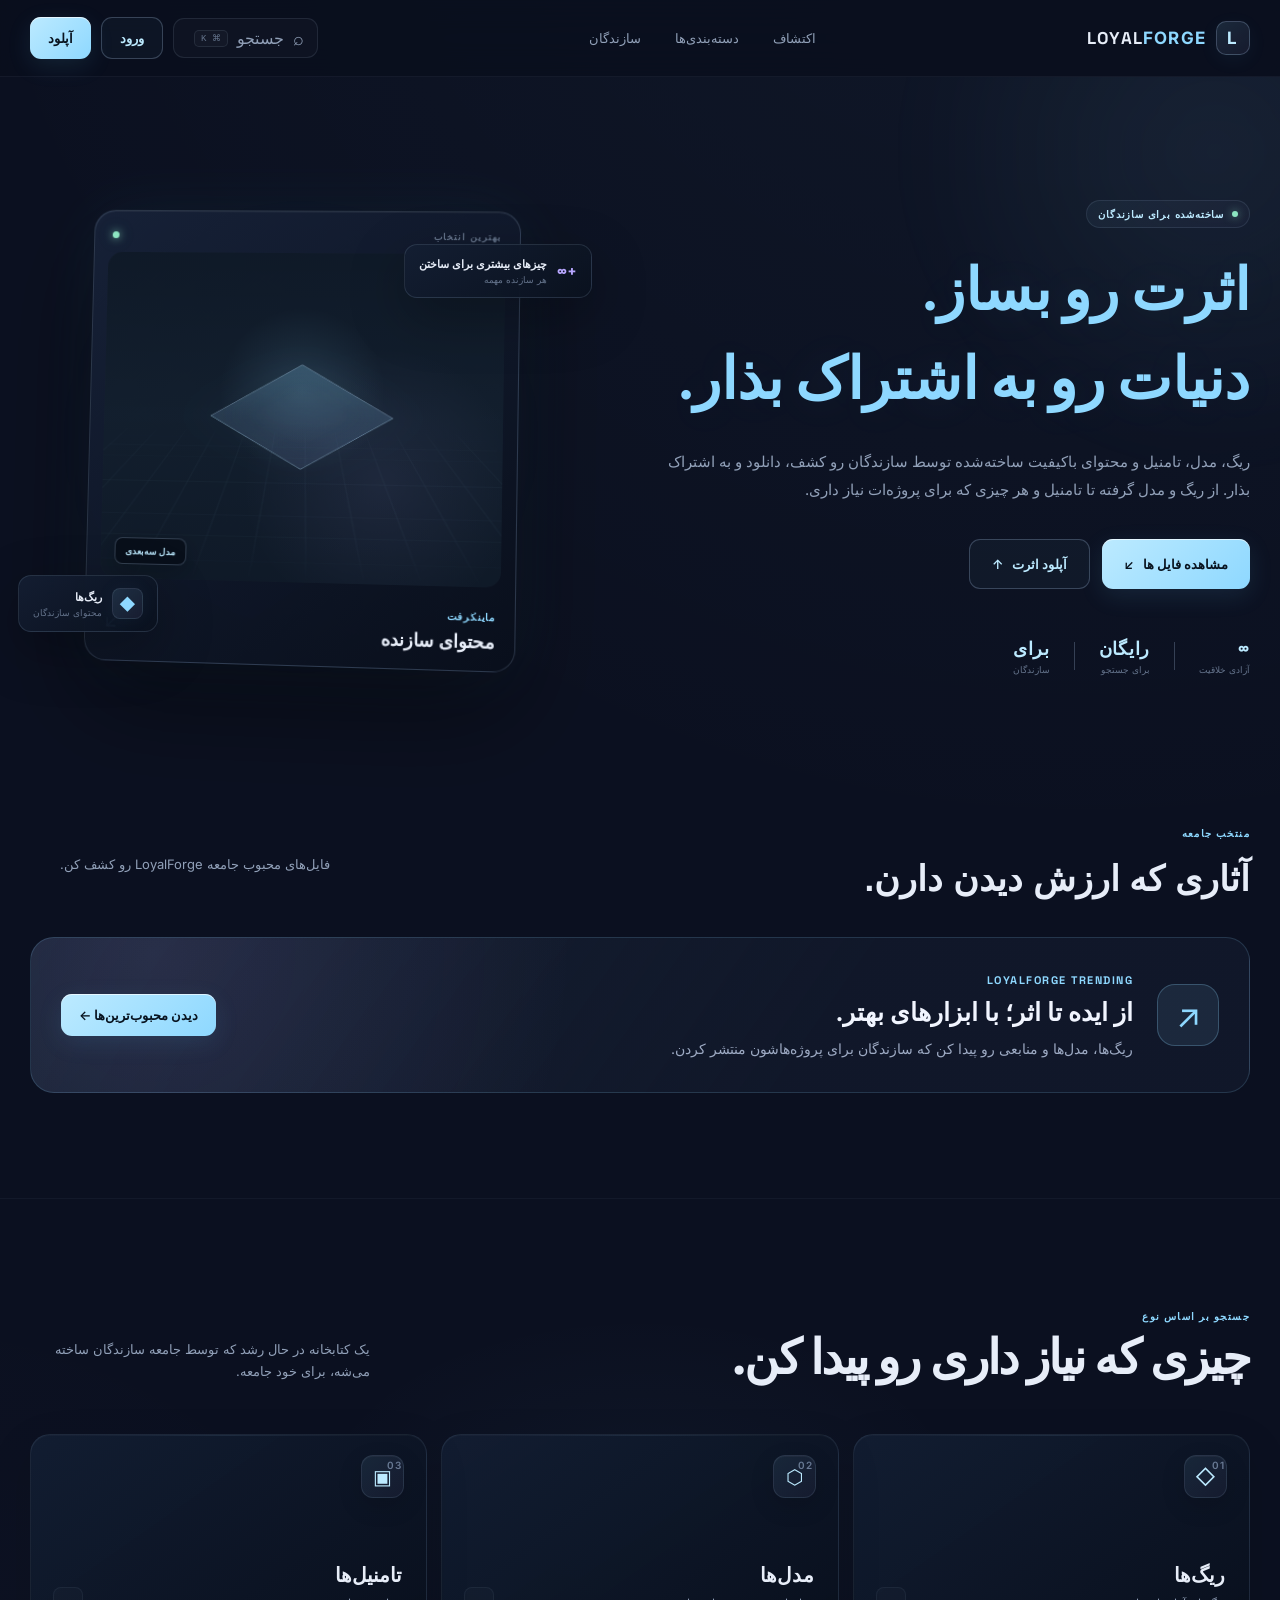
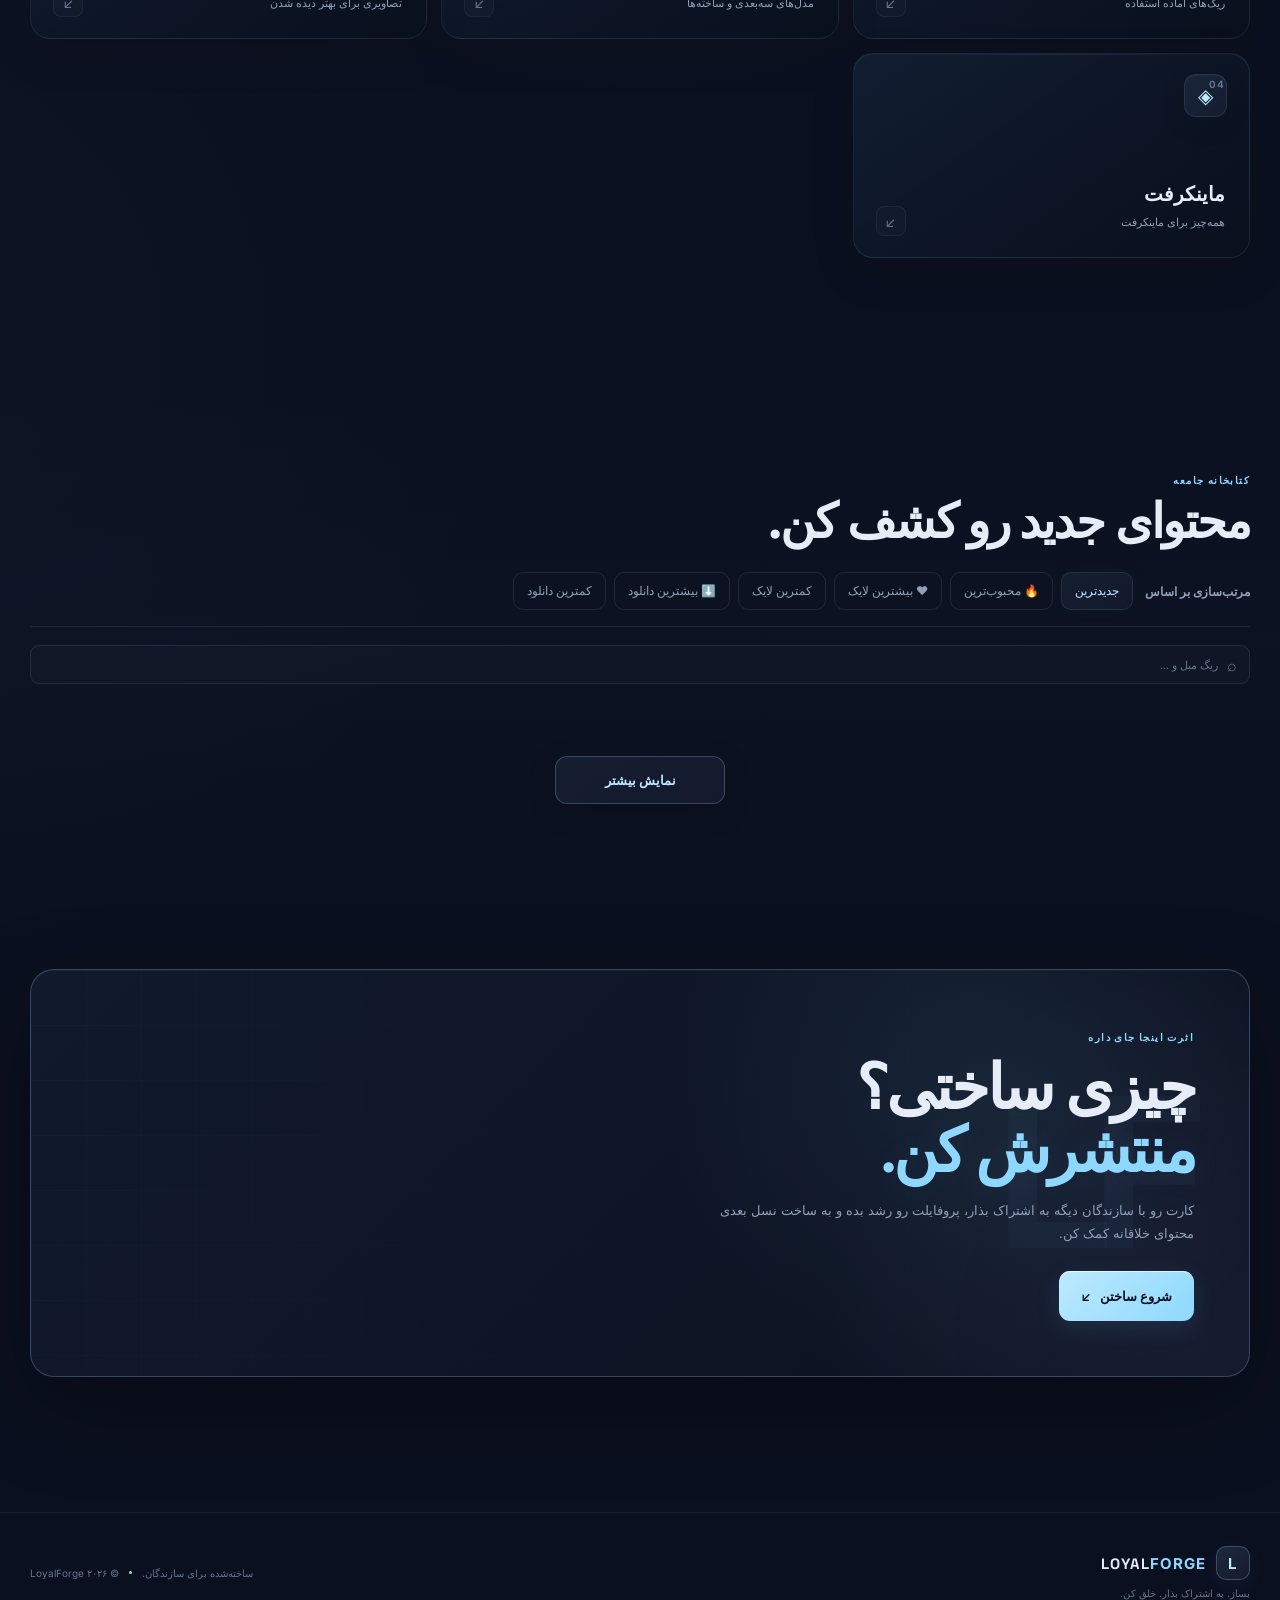
==== commit 5384b057: "Update index.html" ====
--- a/index.html
+++ b/index.html
@@ -496,72 +496,6 @@
     </div>
   </div>
 
-  <div class="explore-tools">
-
-    <div class="filter-list">
-      <button class="filter-btn active" data-category="all" type="button">همه</button>
-      <button class="filter-btn" data-category="rigs" type="button">ریگ‌ها</button>
-      <button class="filter-btn" data-category="models" type="button">مدل‌ها</button>
-      <button class="filter-btn" data-category="thumbnails" type="button">تامنیل‌ها</button>
-      <button class="filter-btn" data-category="minecraft" type="button">ماینکرفت</button>
-    </div>
-
-    <div class="library-search">
-      <span>⌕</span>
-      <input
-        id="searchInput"
-        type="search"
-        placeholder="ریگ، مدل، تامنیل و..."
-        autocomplete="off"
-      >
-    </div>
-
-  </div>
-</div>
-
-
-      <div class="explore-tools">
-
-        <div class="filter-list">
-
-          <button
-            class="filter-btn active"
-            data-category="all"
-          >
-            همه
-          </button>
-
-          <button
-            class="filter-btn"
-            data-category="rigs"
-          >
-            ریگ‌ها
-          </button>
-
-          <button
-            class="filter-btn"
-            data-category="models"
-          >
-            مدل‌ها
-          </button>
-        
-          <button
-            class="filter-btn"
-            data-category="thumbnails"
-          >
-            تامنیل‌ها
-          </button>
-
-          <button
-            class="filter-btn"
-            data-category="minecraft"
-          >
-            ماینکرفت
-          </button>
-
-        </div>
-
-
         <div class="library-search">
 
           <span>
@@ -571,7 +505,7 @@
           <input
             id="searchInput"
             type="search"
-            placeholder="ریگ، مدل، تامنیل و..."
+            placeholder="ریگ مبل و ..."
             autocomplete="off"
           >
 
--- a/style.css
+++ b/style.css
@@ -3853,7 +3853,148 @@
     gap: 10px;
   }
 
+   
   .trending-section .section-heading > p {
     flex-basis: auto;
   }
 }
+
+
+
+/* =================================
+   LOYALFORGE — EXPLORE CONTROLS
+================================= */
+
+.explore-header {
+  display: flex;
+  align-items: center;
+  justify-content: space-between;
+  margin-bottom: 26px;
+}
+
+.explore-controls {
+  display: flex;
+  flex-direction: column;
+  gap: 18px;
+  width: 100%;
+  margin-bottom: 30px;
+}
+
+.explore-sort-row {
+  display: flex;
+  align-items: center;
+  justify-content: flex-start;
+  flex-wrap: wrap;
+  gap: 12px;
+  width: 100%;
+  padding-bottom: 16px;
+  border-bottom: 1px solid var(--border);
+}
+
+.explore-control-label {
+  flex-shrink: 0;
+  color: var(--muted);
+  font-size: 12px;
+  font-weight: 600;
+}
+
+.explore-sort-row .sort-tabs {
+  display: flex;
+  align-items: center;
+  justify-content: flex-start;
+  flex-wrap: wrap;
+  gap: 8px;
+  min-width: 0;
+}
+
+.explore-sort-row .sort-btn {
+  display: inline-flex;
+  align-items: center;
+  justify-content: center;
+  min-height: 38px;
+  padding: 8px 13px;
+  white-space: nowrap;
+  border: 1px solid var(--border);
+  border-radius: 10px;
+  font-size: 12px;
+  line-height: 1.5;
+}
+
+.explore-tools {
+  display: flex;
+  align-items: center;
+  justify-content: space-between;
+  flex-wrap: wrap;
+  gap: 14px;
+  width: 100%;
+  margin: 0;
+}
+
+.explore-tools .filter-list {
+  display: flex;
+  align-items: center;
+  justify-content: flex-start;
+  flex: 1 1 400px;
+  flex-wrap: wrap;
+  gap: 8px;
+  min-width: 0;
+}
+
+.explore-tools .filter-btn {
+  white-space: nowrap;
+  min-height: 36px;
+}
+
+.explore-tools .library-search {
+  flex: 0 1 280px;
+  width: 280px;
+  min-width: 200px;
+  max-width: 100%;
+  box-sizing: border-box;
+}
+
+.explore-tools .library-search input {
+  width: 100%;
+  min-width: 0;
+}
+
+@media (max-width: 760px) {
+  .explore-sort-row {
+    align-items: flex-start;
+    flex-direction: column;
+  }
+
+  .explore-sort-row .sort-tabs {
+    width: 100%;
+  }
+
+  .explore-tools {
+    align-items: stretch;
+    flex-direction: column;
+  }
+
+  .explore-tools .filter-list {
+    flex: none;
+    width: 100%;
+  }
+
+  .explore-tools .library-search {
+    flex: none;
+    width: 100%;
+    min-width: 0;
+  }
+}
+
+@media (max-width: 480px) {
+  .explore-sort-row .sort-tabs,
+  .explore-tools .filter-list {
+    gap: 6px;
+  }
+
+  .explore-sort-row .sort-btn,
+  .explore-tools .filter-btn {
+    min-height: 34px;
+    padding: 7px 10px;
+    font-size: 11px;
+  }
+}
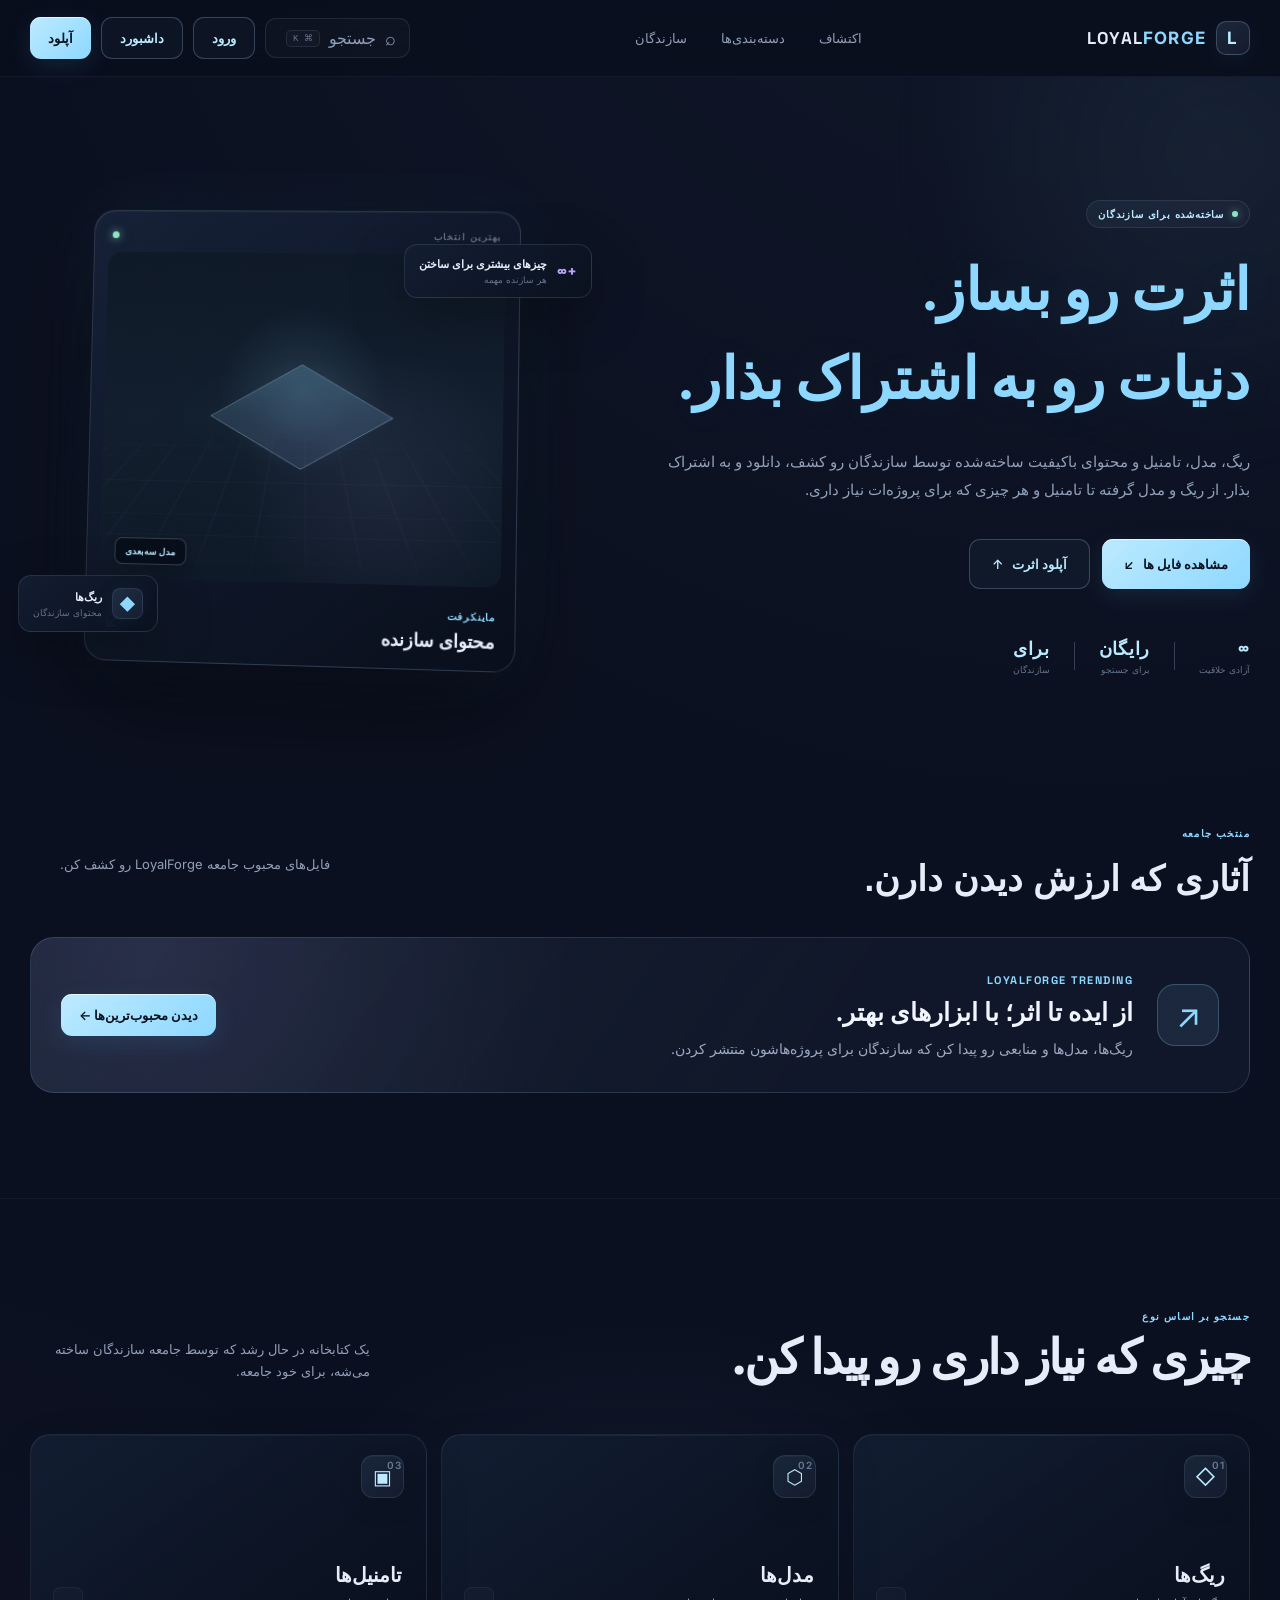
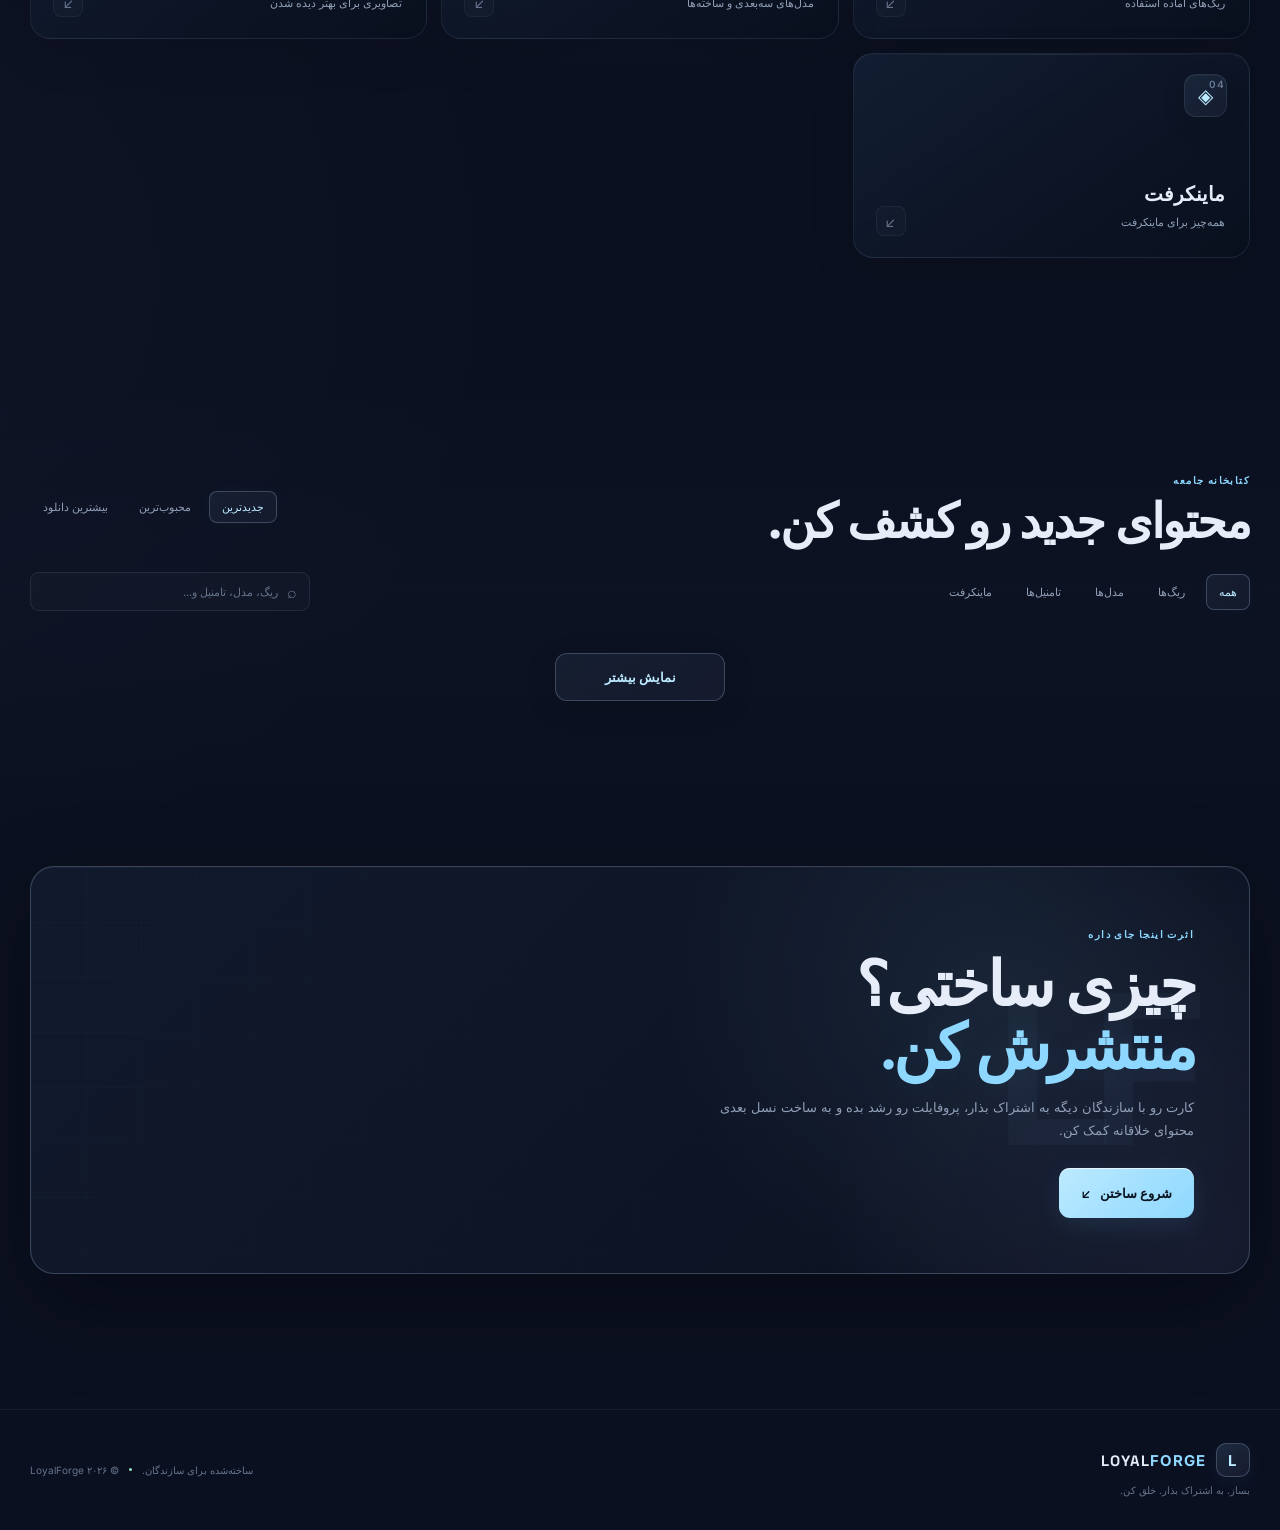
==== commit 6b96cd10: "Update index.html" ====
--- a/index.html
+++ b/index.html
@@ -68,6 +68,8 @@
   ورود
 </button>
 
+      <a class="btn btn-ghost nav-dashboard" href="dashboard.html">داشبورد</a>
+
       <button
         class="btn btn-primary nav-upload"
         data-upload
@@ -456,45 +458,90 @@
 
     <div class="container">
 
-
-<div class="explore-header">
-  <div>
-    <span class="section-label">کتابخانه جامعه</span>
-    <h2>محتوای جدید رو کشف کن.</h2>
-  </div>
-</div>
-
-<div class="explore-controls">
-
-  <div class="explore-sort-row">
-    <span class="explore-control-label">مرتب‌سازی بر اساس</span>
-
-    <div class="sort-tabs">
-      <button class="sort-btn active" data-sort="latest" type="button">
-        جدیدترین
-      </button>
-
-      <button class="sort-btn" data-sort="popular" type="button">
-        🔥 محبوب‌ترین
-      </button>
-
-      <button class="sort-btn" data-sort="mostLikes" type="button">
-        ❤️ بیشترین لایک
-      </button>
-
-      <button class="sort-btn" data-sort="leastLikes" type="button">
-        کمترین لایک
-      </button>
-
-      <button class="sort-btn" data-sort="mostDownloads" type="button">
-        ⬇️ بیشترین دانلود
-      </button>
-
-      <button class="sort-btn" data-sort="leastDownloads" type="button">
-        کمترین دانلود
-      </button>
-    </div>
-  </div>
+      <div class="explore-header">
+
+        <div>
+
+          <span class="section-label">
+            کتابخانه جامعه
+          </span>
+
+          <h2>
+            محتوای جدید رو کشف کن.
+          </h2>
+
+        </div>
+
+
+        <div class="sort-tabs">
+
+          <button
+            class="sort-btn active"
+            data-sort="latest"
+          >
+            جدیدترین
+          </button>
+
+          <button
+            class="sort-btn"
+            data-sort="popular"
+          >
+            محبوب‌ترین
+          </button>
+
+          <button
+            class="sort-btn"
+            data-sort="downloads"
+          >
+            بیشترین دانلود
+          </button>
+
+        </div>
+
+      </div>
+
+
+      <div class="explore-tools">
+
+        <div class="filter-list">
+
+          <button
+            class="filter-btn active"
+            data-category="all"
+          >
+            همه
+          </button>
+
+          <button
+            class="filter-btn"
+            data-category="rigs"
+          >
+            ریگ‌ها
+          </button>
+
+          <button
+            class="filter-btn"
+            data-category="models"
+          >
+            مدل‌ها
+          </button>
+        
+          <button
+            class="filter-btn"
+            data-category="thumbnails"
+          >
+            تامنیل‌ها
+          </button>
+
+          <button
+            class="filter-btn"
+            data-category="minecraft"
+          >
+            ماینکرفت
+          </button>
+
+        </div>
+
 
         <div class="library-search">
 
@@ -505,7 +552,7 @@
           <input
             id="searchInput"
             type="search"
-            placeholder="ریگ مبل و ..."
+            placeholder="ریگ، مدل، تامنیل و..."
             autocomplete="off"
           >
 
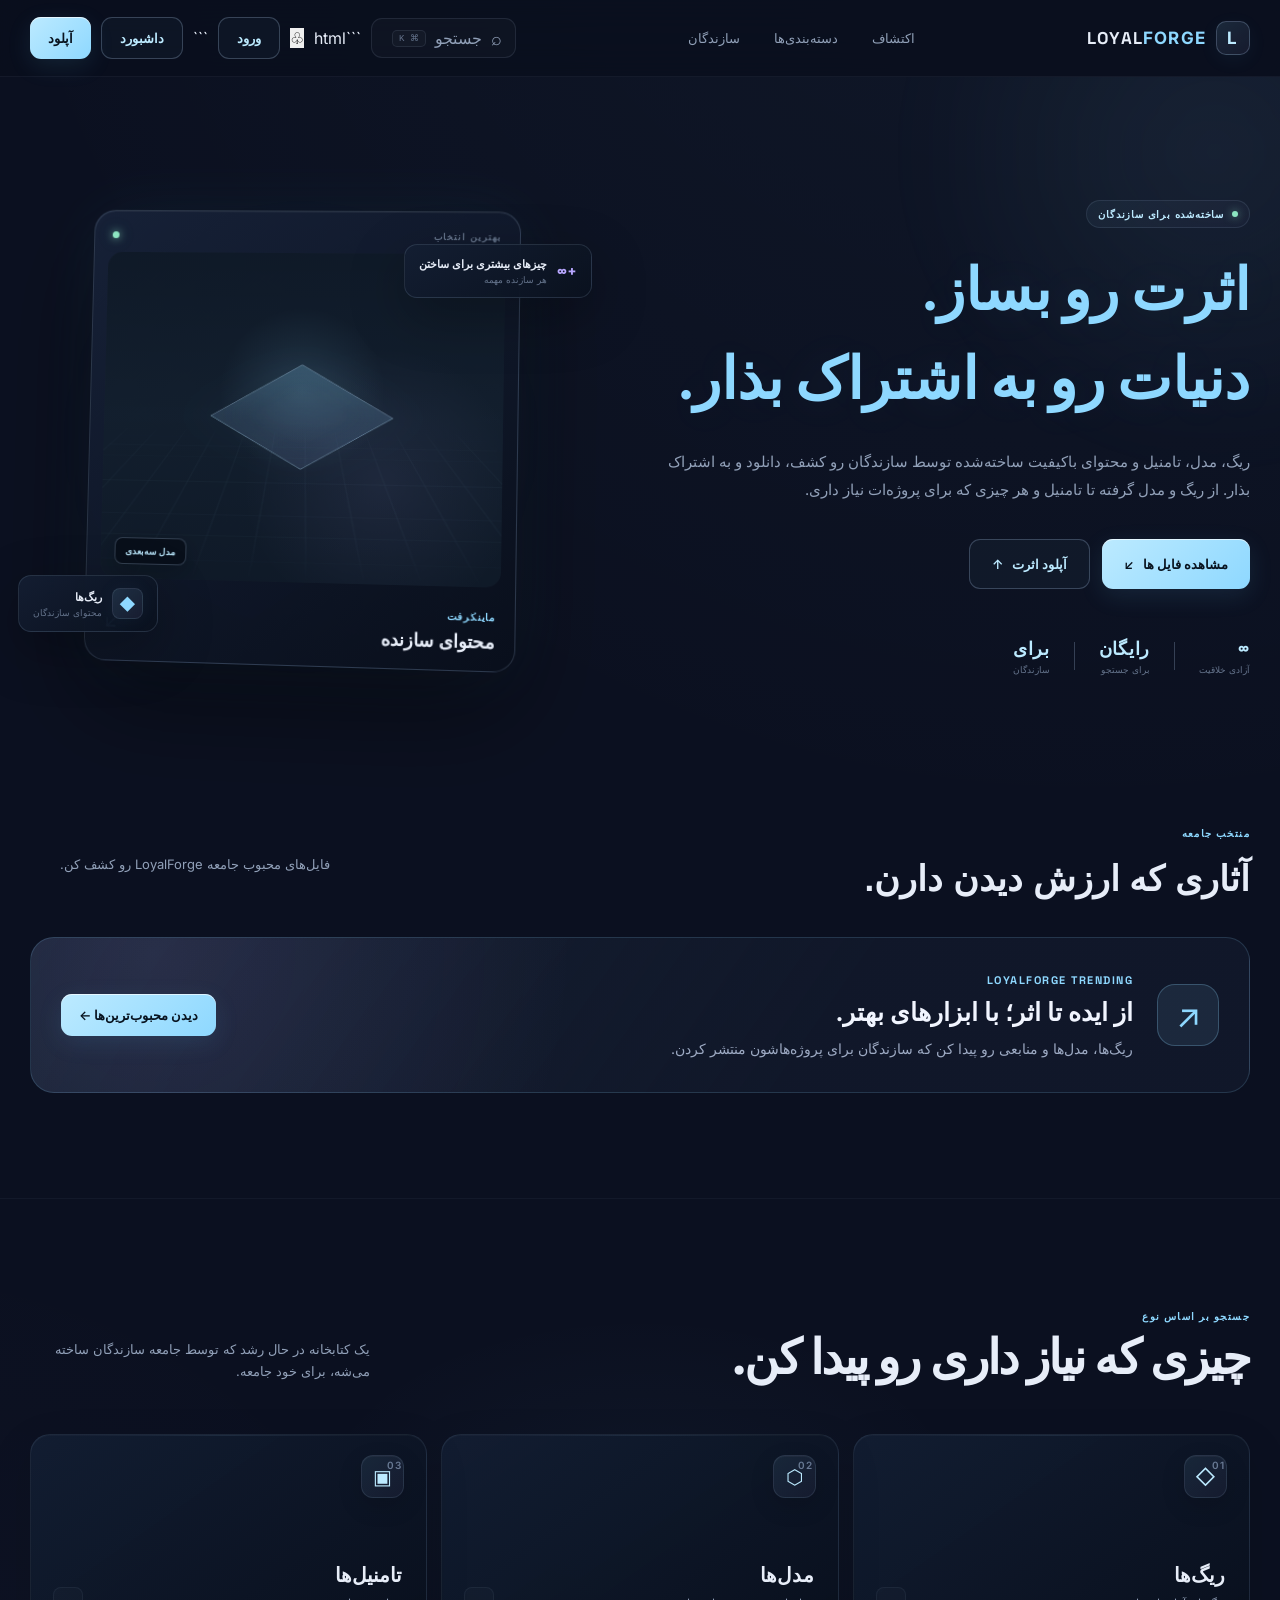
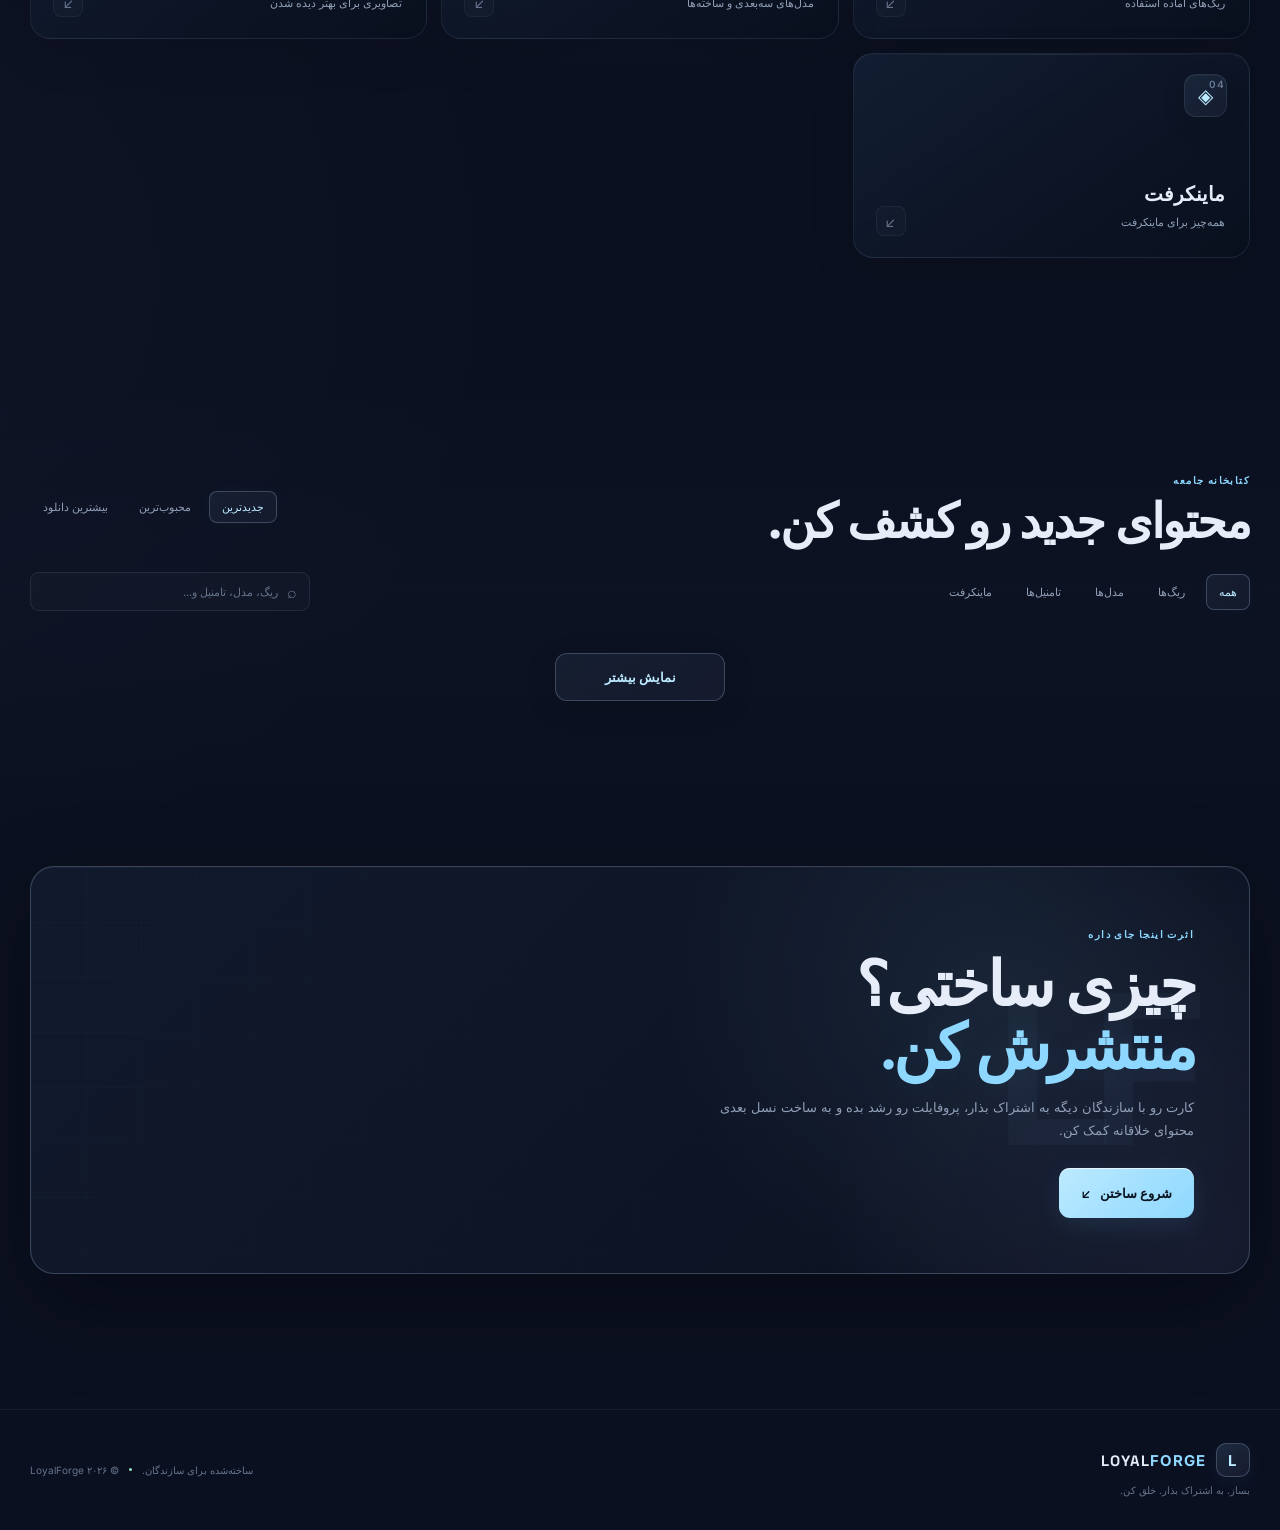
==== commit aa29a121: "Update index.html" ====
--- a/index.html
+++ b/index.html
@@ -60,6 +60,34 @@
         <kbd>⌘ K</kbd>
       </button>
 
+```html
+<div class="notification-wrap" id="notificationWrap">
+  <button
+    class="notification-bell"
+    id="notificationBell"
+    type="button"
+    aria-label="اعلان‌ها"
+    aria-expanded="false"
+    title="اعلان‌ها"
+  >
+    <span class="notification-bell-icon">♧</span>
+    <span class="notification-count" id="notificationCount" hidden>0</span>
+  </button>
+
+  <div class="notification-panel" id="notificationPanel" hidden>
+    <div class="notification-header">
+      <strong>اعلان‌ها</strong>
+      <button id="markAllNotificationsRead" type="button">
+        خواندن همه
+      </button>
+    </div>
+
+    <div class="notification-list" id="notificationList">
+      <div class="notification-empty">برای دیدن اعلان‌ها وارد حسابت شو.</div>
+    </div>
+  </div>
+</div>
+
 <button
   class="btn btn-ghost nav-login"
   id="accountButton"
@@ -67,6 +95,7 @@
 >
   ورود
 </button>
+```
 
       <a class="btn btn-ghost nav-dashboard" href="dashboard.html">داشبورد</a>
 
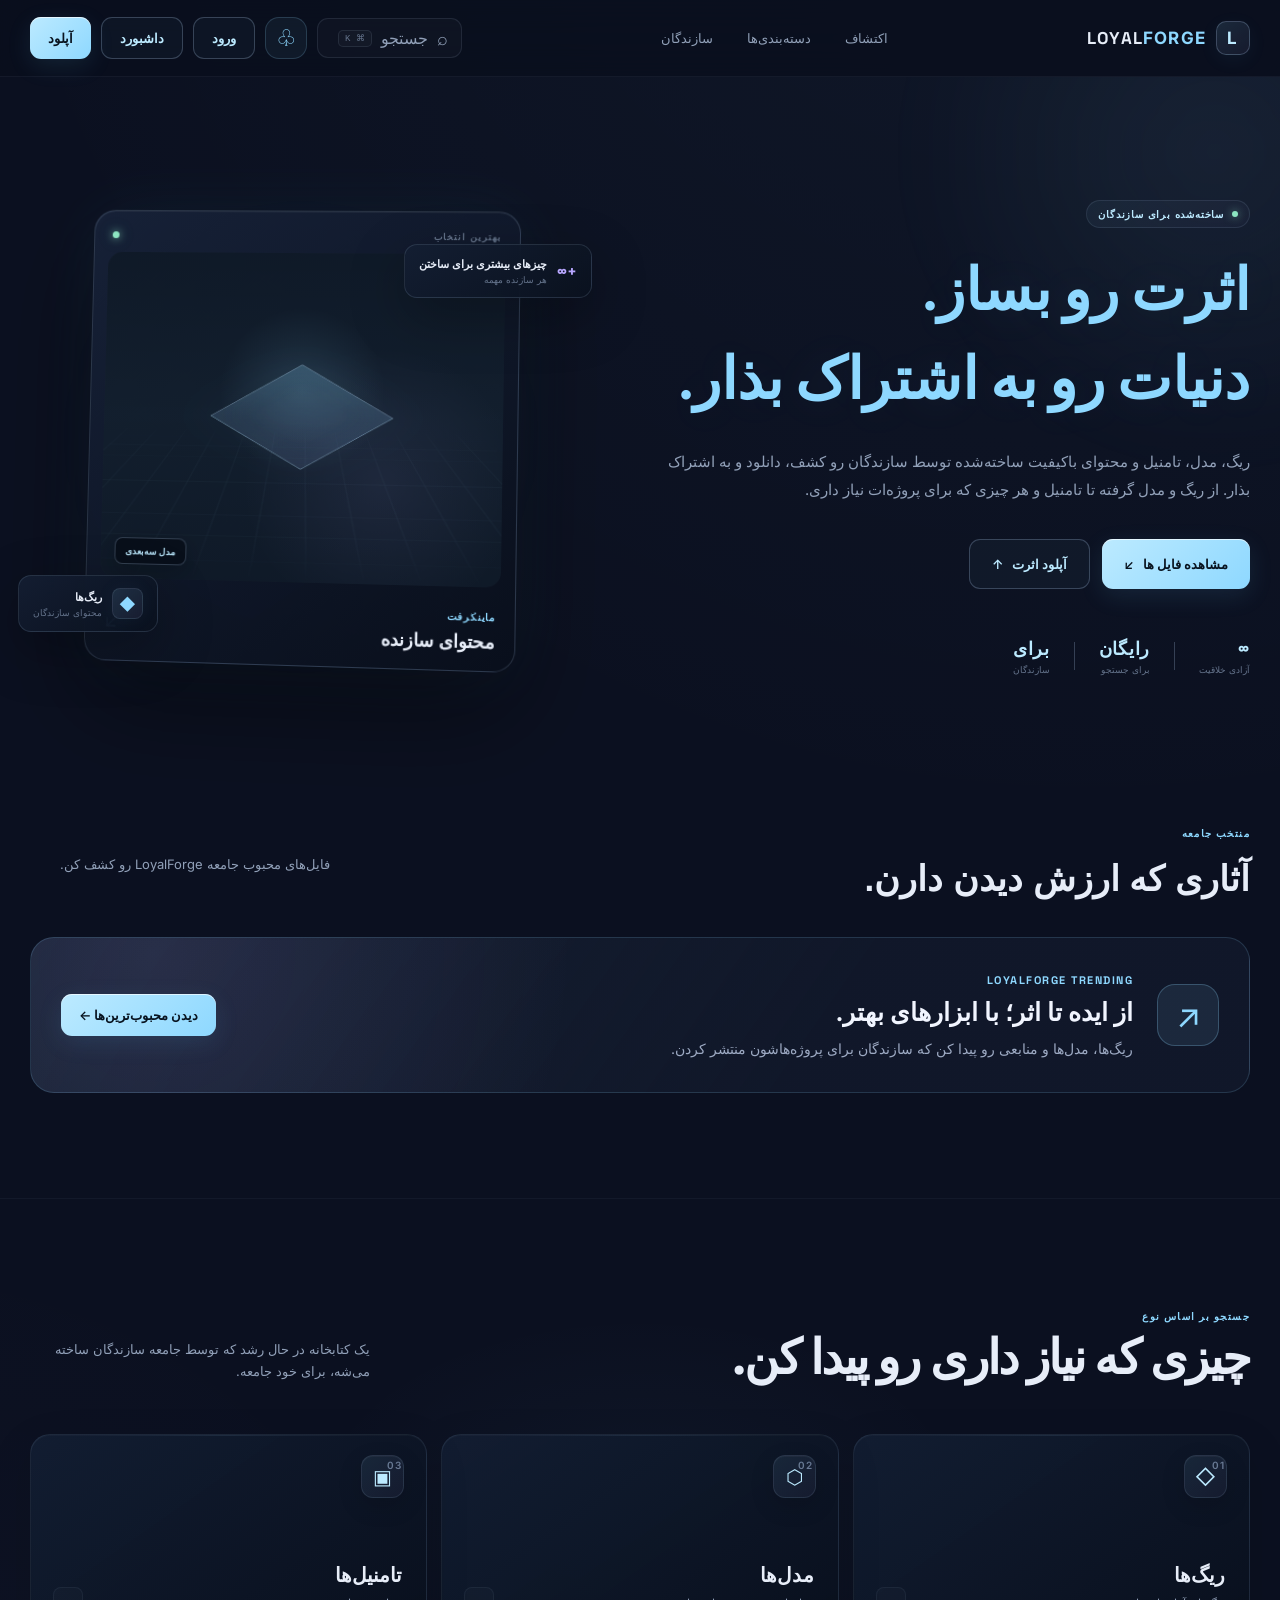
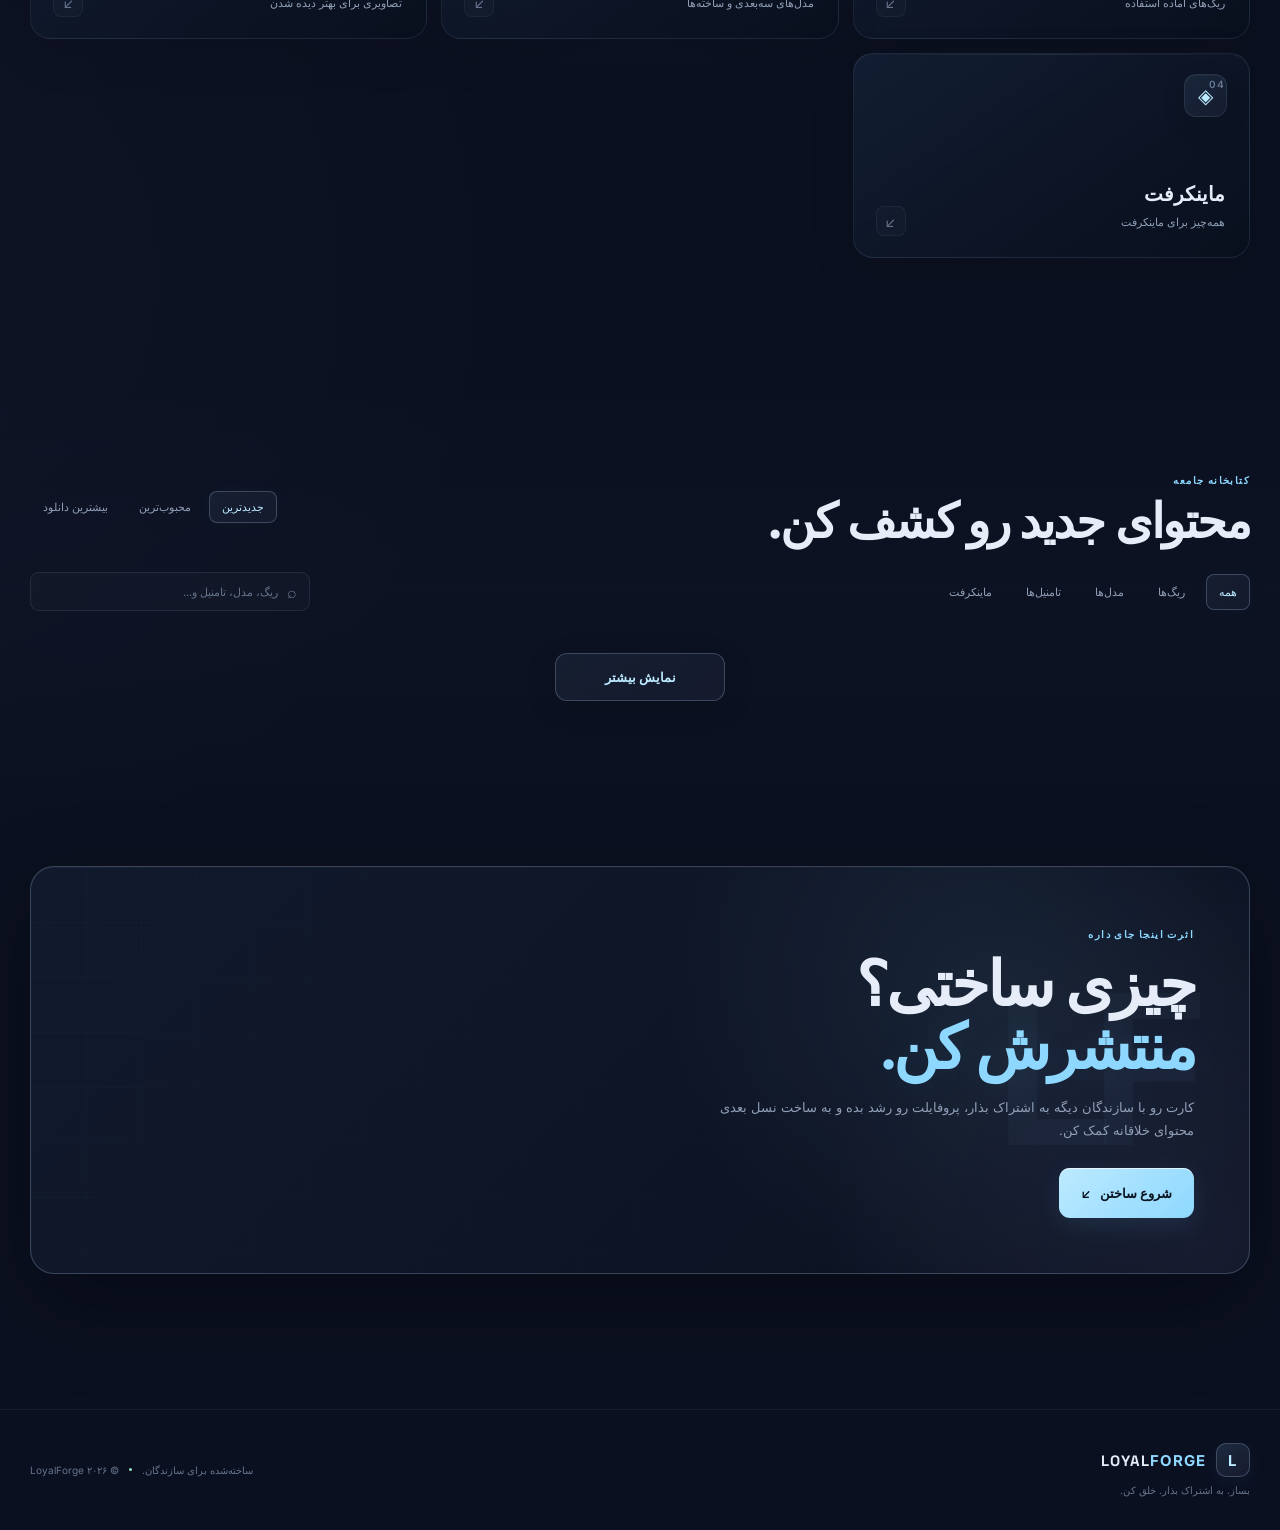
==== commit 9b826902: "Update index.html" ====
--- a/index.html
+++ b/index.html
@@ -60,7 +60,6 @@
         <kbd>⌘ K</kbd>
       </button>
 
-```html
 <div class="notification-wrap" id="notificationWrap">
   <button
     class="notification-bell"
@@ -95,7 +94,6 @@
 >
   ورود
 </button>
-```
 
       <a class="btn btn-ghost nav-dashboard" href="dashboard.html">داشبورد</a>
 
--- a/style.css
+++ b/style.css
@@ -3998,3 +3998,168 @@
     font-size: 11px;
   }
 }
+
+```css
+/* Notifications */
+.notification-wrap {
+  position: relative;
+  display: flex;
+  align-items: center;
+}
+
+.notification-bell {
+  position: relative;
+  width: 42px;
+  height: 42px;
+  display: grid;
+  place-items: center;
+  border: 1px solid rgba(142, 216, 255, 0.18);
+  border-radius: 14px;
+  background: rgba(142, 216, 255, 0.06);
+  color: #8ed8ff;
+  cursor: pointer;
+  transition: .2s ease;
+}
+
+.notification-bell:hover {
+  background: rgba(142, 216, 255, 0.14);
+  border-color: rgba(142, 216, 255, 0.45);
+  transform: translateY(-1px);
+}
+
+.notification-bell-icon {
+  font-size: 23px;
+  line-height: 1;
+}
+
+.notification-count {
+  position: absolute;
+  top: -6px;
+  right: -6px;
+  min-width: 19px;
+  height: 19px;
+  padding: 0 5px;
+  display: grid;
+  place-items: center;
+  border: 2px solid var(--bg, #0b1118);
+  border-radius: 999px;
+  background: #ff5b76;
+  color: #fff;
+  font: 700 10px Inter, sans-serif;
+}
+
+.notification-count[hidden],
+.notification-panel[hidden] {
+  display: none !important;
+}
+
+.notification-panel {
+  position: absolute;
+  z-index: 1000;
+  top: calc(100% + 12px);
+  left: 0;
+  width: min(350px, calc(100vw - 32px));
+  max-height: 420px;
+  overflow: hidden;
+  border: 1px solid rgba(142, 216, 255, .18);
+  border-radius: 18px;
+  background: #101923;
+  color: #eef7ff;
+  box-shadow: 0 18px 55px rgba(0, 0, 0, .4);
+  direction: rtl;
+}
+
+.notification-header {
+  display: flex;
+  justify-content: space-between;
+  align-items: center;
+  gap: 12px;
+  padding: 16px;
+  border-bottom: 1px solid rgba(255, 255, 255, .08);
+}
+
+.notification-header strong {
+  font-size: 14px;
+}
+
+.notification-header button {
+  border: 0;
+  background: transparent;
+  color: #8ed8ff;
+  font: inherit;
+  font-size: 11px;
+  cursor: pointer;
+}
+
+.notification-list {
+  max-height: 350px;
+  overflow-y: auto;
+}
+
+.notification-item {
+  display: flex;
+  gap: 11px;
+  padding: 14px 16px;
+  border-bottom: 1px solid rgba(255, 255, 255, .055);
+  cursor: pointer;
+  transition: background .18s ease;
+}
+
+.notification-item:hover {
+  background: rgba(142, 216, 255, .07);
+}
+
+.notification-item.unread {
+  background: rgba(142, 216, 255, .045);
+}
+
+.notification-item.unread::before {
+  content: "";
+  flex: 0 0 7px;
+  width: 7px;
+  height: 7px;
+  margin-top: 6px;
+  border-radius: 50%;
+  background: #8ed8ff;
+}
+
+.notification-item:not(.unread)::before {
+  content: "";
+  flex: 0 0 7px;
+  width: 7px;
+}
+
+.notification-item-content {
+  flex: 1;
+  min-width: 0;
+}
+
+.notification-item-content p {
+  margin: 0;
+  font-size: 12px;
+  line-height: 1.9;
+  overflow-wrap: anywhere;
+}
+
+.notification-item-content time {
+  display: block;
+  margin-top: 5px;
+  color: #8b9aaa;
+  font-size: 10px;
+  direction: ltr;
+  text-align: right;
+}
+
+.notification-empty {
+  padding: 28px 16px;
+  color: #a2b0be;
+  text-align: center;
+  font-size: 12px;
+  line-height: 2;
+}
+
+@media (max-width: 600px) {
+  .notification-panel {
+    left: -60px;
+  }
+}
